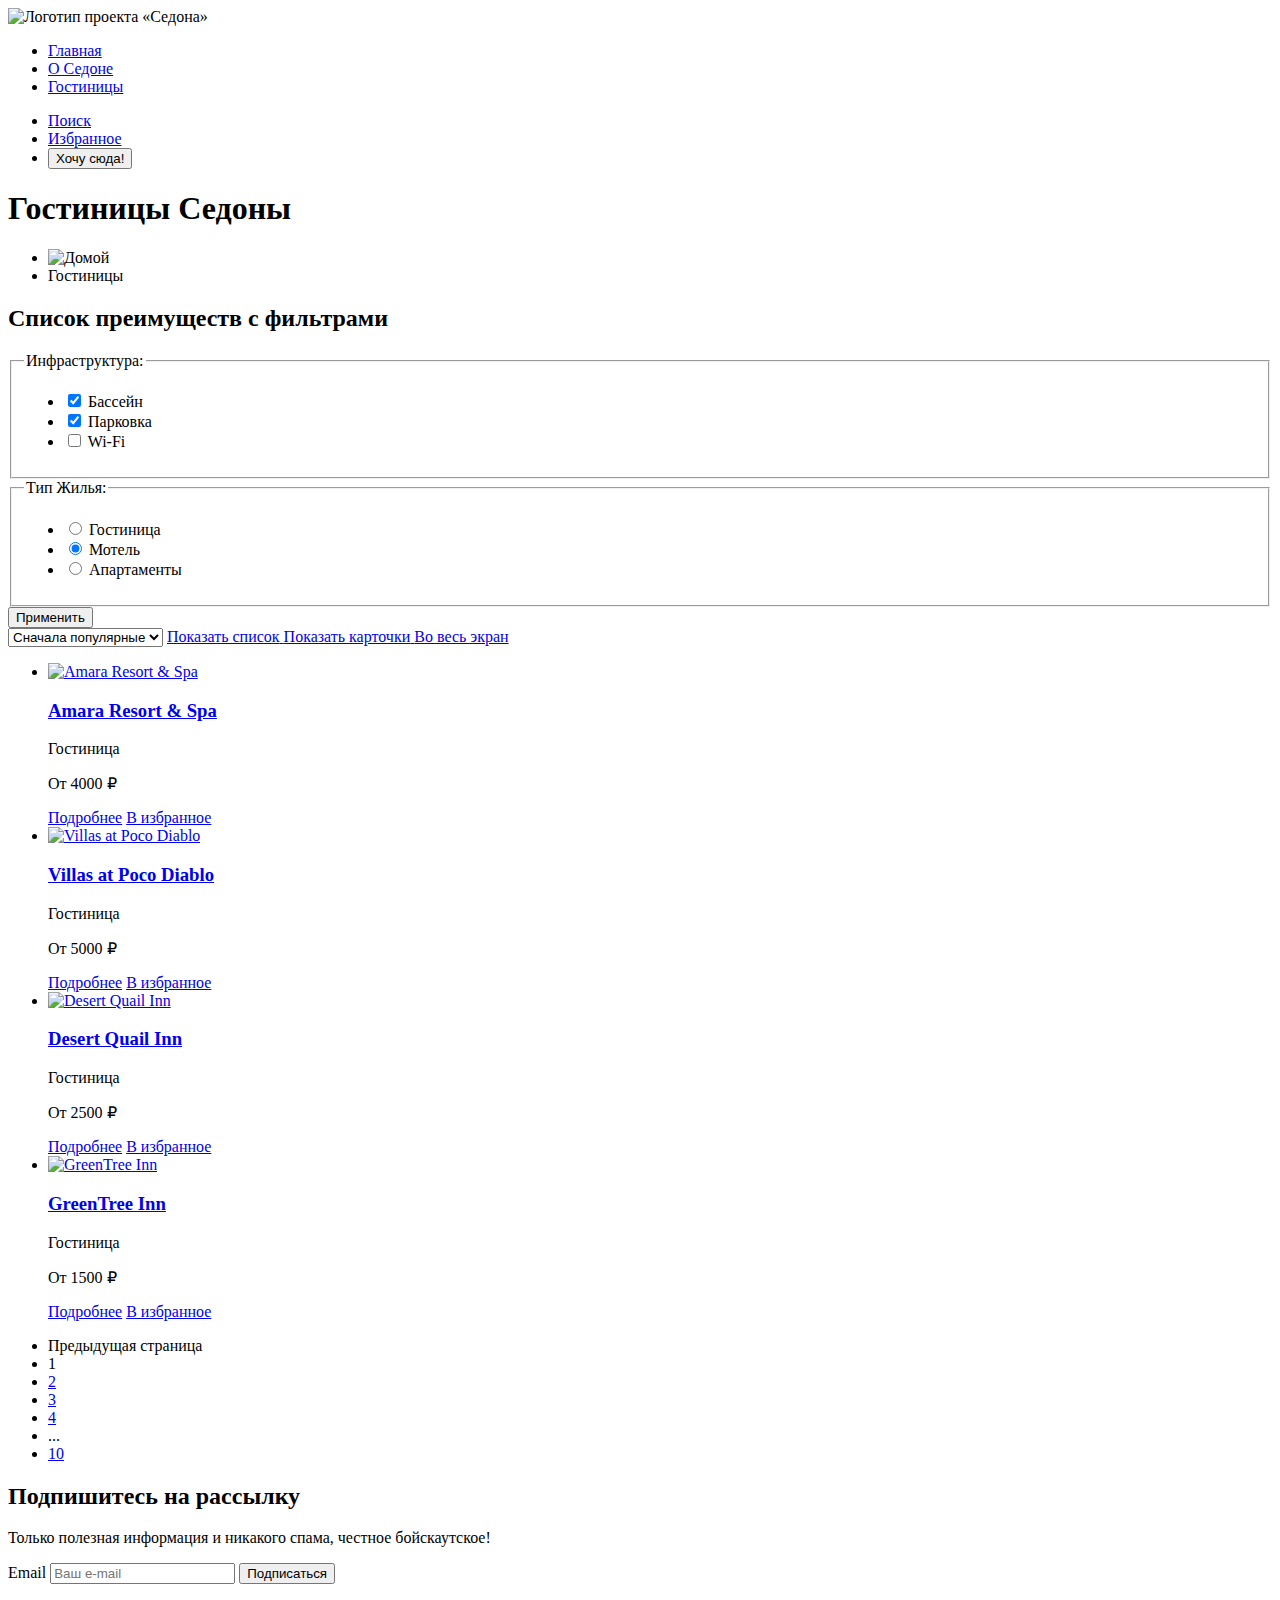
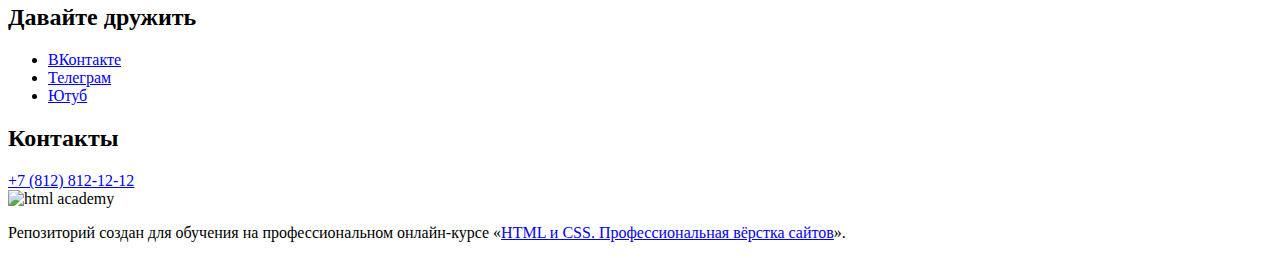
==== catalog.html @ 4730002e "исправление ошибок по дз №2" ====
<!DOCTYPE html>
<html lang="ru">
  <head>
    <meta charset="utf-8">
    <title>Каталог</title>
  </head>
  <body>
  <header class="page-header">
  <nav class="navigation">
  <img class="logo" src="index.html" alt="Логотип проекта «Седона»">
  <ul class="navigation-list">
  <li class="navigation-item">
  <a class="navigation-link" href="index.html">Главная</a>
  </li>
  <li class="navigation-item">
    <a class="navigation-link" href="#">О Седоне</a>
    </li>
    <li class="navigation-item">
      <a class="navigation-link" href="#">Гостиницы</a>
      </li>
</ul>
<ul class="navigation-list navigation-user">
  <li class="navigation-item">
  <a class="navigation-link" href="#">
  <span class="visually-hidden">
   Поиск
  </span>
  </a>
  </li>
  <li class="navigation-item">
    <a class="navigation-link" href="#">
    <span class="visually-hidden">
      Избранное
    </span>
    </a>
    </li>
    <li class="navigation-item">
    <button class="button">Хочу сюда!</button>
      </li>
</ul>
  </nav>
  </header>
    <main class="main-inner">
      <header class="inner-header">
        <h1 class="inner-header-title">Гостиницы Седоны</h1>
        <ul class="breadcrumbs">
          <li class="breadcrumbs-item">
            <a class="breadcrumbs-link"></a>
            <img class="icon" src="index.html" alt="Домой">
          </li>
          <li class="breadcrumbs-item">
            <a class="breadcrumbs-link">Гостиницы</a>
          </li>
        </ul>
        <section class="catalog-advantages">
            <h2 class="visually-hidden">Список преимуществ с фильтрами</h2>
            <form class="catalog-filter" action="https://echo.htmlacademy.ru/" method="get">
              <fieldset class="catalog-filter-group">
                <legend class="catalog-filter-title">Инфраструктура:</legend>
                <ul class="catalog-filter-list">
                  <li class="catalog-filter-item">
                    <label class="control">
                      <input class="control-input" type="checkbox" name="pool" checked>
                  Бассейн
                    </label>
                  </li>
                  <li class="catalog-filter-item">
                    <label class="control">
                      <input class="control-input" type="checkbox" name="parking" checked>
                  Парковка
                    </label>
                  </li>
                  <li class="catalog-filter-item">
                    <label class="control">
                      <input class="control-input" type="checkbox" name="wi-fi">
                  Wi-Fi
                    </label>
                  </li>
                </ul>
              </fieldset>
              <fieldset class="catalog-filter-group">
                <legend class="catalog-filter-title">Тип Жилья:</legend>
                <ul class="catalog-filter-list">
                  <li class="catalog-filter-item">
                    <label class="control">
                      <input class="control-input" type="radio" name="product-group" value="shaving-supplies">
                  Гостиница
                    </label>
                  </li>
                  <li class="catalog-filter-item">
                    <label class="control">
                      <input class="control-input" type="radio" name="product-group" value="care-products" checked>
                  Мотель
                    </label>
                  </li>
                  <li class="catalog-filter-item">
                    <label class="control">
                      <input class="control-input" type="radio" name="product-group" value="accessories">
                  Апартаменты
                    </label>
                  </li>
                </ul>
              </fieldset>
              <button class="button" type="submit">Применить</button>
            </form>
            <select class="select-control" aria-label="Сортировка">
                <option value="popular">Сначала популярные</option>
                <option value="cheap">Сначала дешёвые</option>
                <option value="expensive">Сначала дорогие</option>
              </select>
              <a href="#" class="button button-light">
                <span class="visually-hidden">Показать список</span>
              </a>
              <a class="button" href="#">
                <span class="visually-hidden">Показать карточки</span>
              </a>
              <a class="button" href="#">
                <span class="visually-hidden">Во весь экран</span>
              </a>
              <ul class="hotels-list">
                <li class="hotel-card">
                  <a class="hotel-card-link" href="product.html">
                    <img class="hotel-card-image" src="#" alt="Amara Resort & Spa">
                    <h3 class="hotel-card-title">Amara Resort & Spa</h3>
                  </a>
                  <p class="hotel-card-type">Гостиница</p>
                  <p class="hotel-card-price">От 4000 ₽</p>
                  <a class="hotel-card-button button" href="#">Подробнее</a>
                  <a class="hotel-card-button button" href="#">В избранное</a>
                </li>
                <li class="hotel-card">
                  <a class="hotel-card-link" href="#">
                    <img class="hotel-card-image" src="#" alt="Villas at Poco Diablo">
                    <h3 class="hotel-card-title">Villas at Poco Diablo</h3>
                </a>
                <p class="hotel-card-type">Гостиница</p>
                <p class="hotel-card-price">От 5000 ₽</p>
                <a class="hotel-card-button button" href="#">Подробнее</a>
                <a class="hotel-card-button button" href="#">В избранное</a>
                </li>
                <li class="hotel-card">
                  <a class="hotel-card-link" href="#">
                    <img class="hotel-card-image" src="#" alt="Desert Quail Inn">
                    <h3 class="hotel-card-title">Desert Quail Inn</h3>
                </a>
                <p class="hotel-card-type">Гостиница</p>
                <p class="hotel-card-price">От 2500 ₽</p>
                <a class="hotel-card-button button" href="#">Подробнее</a>
                <a class="hotel-card-button button" href="#">В избранное</a>
                </li>
                <li class="hotel-card">
                  <a class="hotel-card-link" href="#">
                    <img class="hotel-card-image" src="#" alt="GreenTree Inn">
                    <h3 class="hotel-card-title">GreenTree Inn</h3>
                </a>
                <p class="hotel-card-type">Гостиница</p>
                <p class="hotel-card-price">От 1500 ₽</p>
                <a class="hotel-card-button button" href="#">Подробнее</a>
                <a class="hotel-card-button button" href="#">В избранное</a>
                </li>
              </ul>
              <ul class="pagination">
                <li class="pagination-item">
                  <a class="pagination-link pagination-prev pagination-disabled">
                    <span class="visually-hidden">Предыдущая страница</span>
                  </a>
                </li>
                <li class="pagination-item">
                  <a class="pagination-link pagination-current">1</a>
                </li>
                <li class="pagination-item">
                  <a class="pagination-link" href="#">2</a>
                </li>
                <li class="pagination-item">
                  <a class="pagination-link" href="#">3</a>
                </li>
                <li class="pagination-item">
                  <a class="pagination-link" href="#">4</a>
                </li>
                <li class="pagination-item">
                  <a class="pagination-link">...</a>
                </li>
                <li class="pagination-item">
                    <a class="pagination-link" href="#">10</a>
                  </li>
              </ul>
            </section>
            <section class="newsletter">
              <h2 class="page-main-title">Подпишитесь на рассылку</h2>
              <p>Только полезная информация и никакого спама, честное бойскаутское!</p>
              <form class="newsletter-form" action="https://echo.htmlacademy.ru/" method="post">
                <label class="visually-hidden" for="newsletter-email">Email</label>
              <input class="field"  placeholder="Ваш e-mail" type="email" name="newsletter-email" id="newsletter-email" required>
              <button class="button newsletter-button" type="submit">
               <span>Подписаться</span>
               </button>
              </form>
             </section>
        </main>
  <footer>
    <section class="footer-social">
     <h2 class="visually-hidden">Давайте дружить</h2>
      <ul class="footer-social-list">
       <li class="footer-social-item">
        <a class="button" href="https://vk.com/htmlacademy">
       <span class="visually-hidden">ВКонтакте</span>
         </a>
         </li>
       <li class="footer-social-item">
       <a class="button" href=" https://t.me/htmlacademy">
       <span class="visually-hidden">Телеграм</span>
       </a>
       </li>
       <li class="footer-social-item">
      <a class="button" href="https://www.youtube.com/user/htmlacademyru">
       <span class="visually-hidden">Ютуб</span>
       </a>
       </li>
        </ul>
        </section>

     <section class="contacts">
     <h2 class="visually-hidden">Контакты</h2>
     <a class="footer-contacts-phone" href="tel:+78128121212">+7 (812) 812-12-12</a>
     </section>
     <img class="htmlacademy-link" src="https://htmlacademy.ru/" alt="html academy">

      <p>Репозиторий создан для обучения на профессиональном онлайн‑курсе «<a href="https://htmlacademy.ru/intensive/htmlcss">HTML и CSS. Профессиональная вёрстка сайтов</a>».</p>
    </footer>
    </body>
  </html>
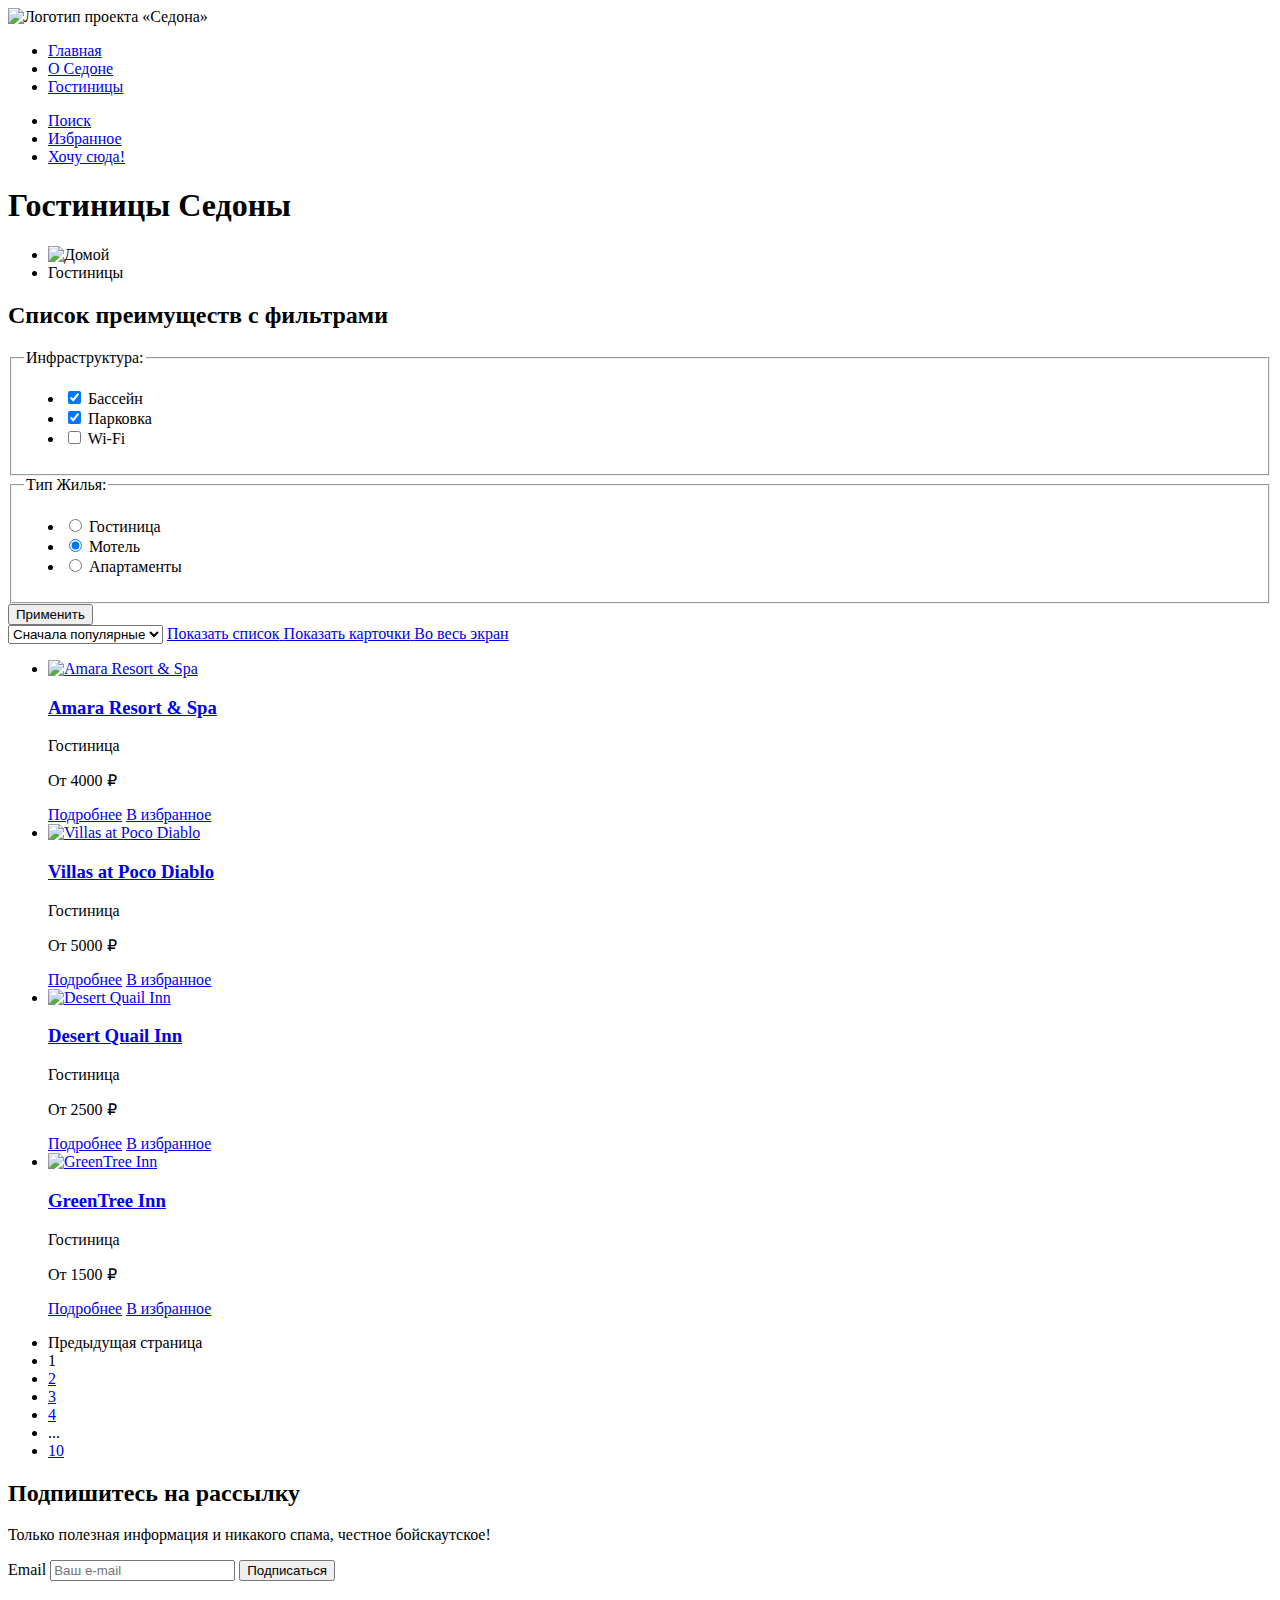
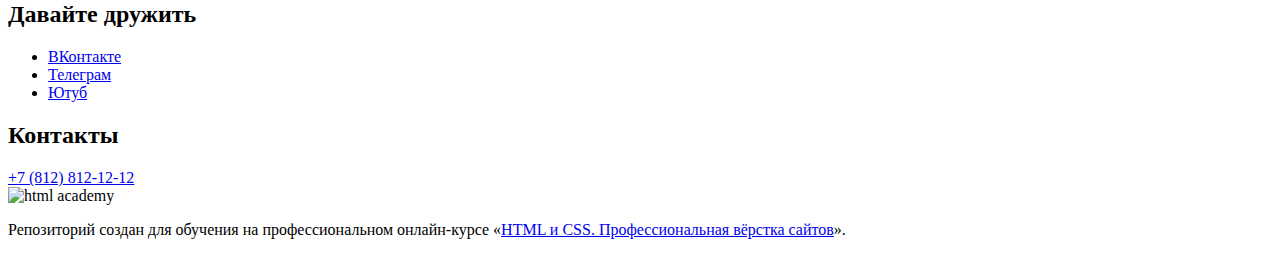
==== commit 8074009e: "изменение формы ссылки в шапке" ====
--- a/catalog.html
+++ b/catalog.html
@@ -35,7 +35,7 @@
     </a>
     </li>
     <li class="navigation-item">
-    <button class="button">Хочу сюда!</button>
+      <a class="navigation-link" href="#">Хочу сюда!</a>
       </li>
 </ul>
   </nav>
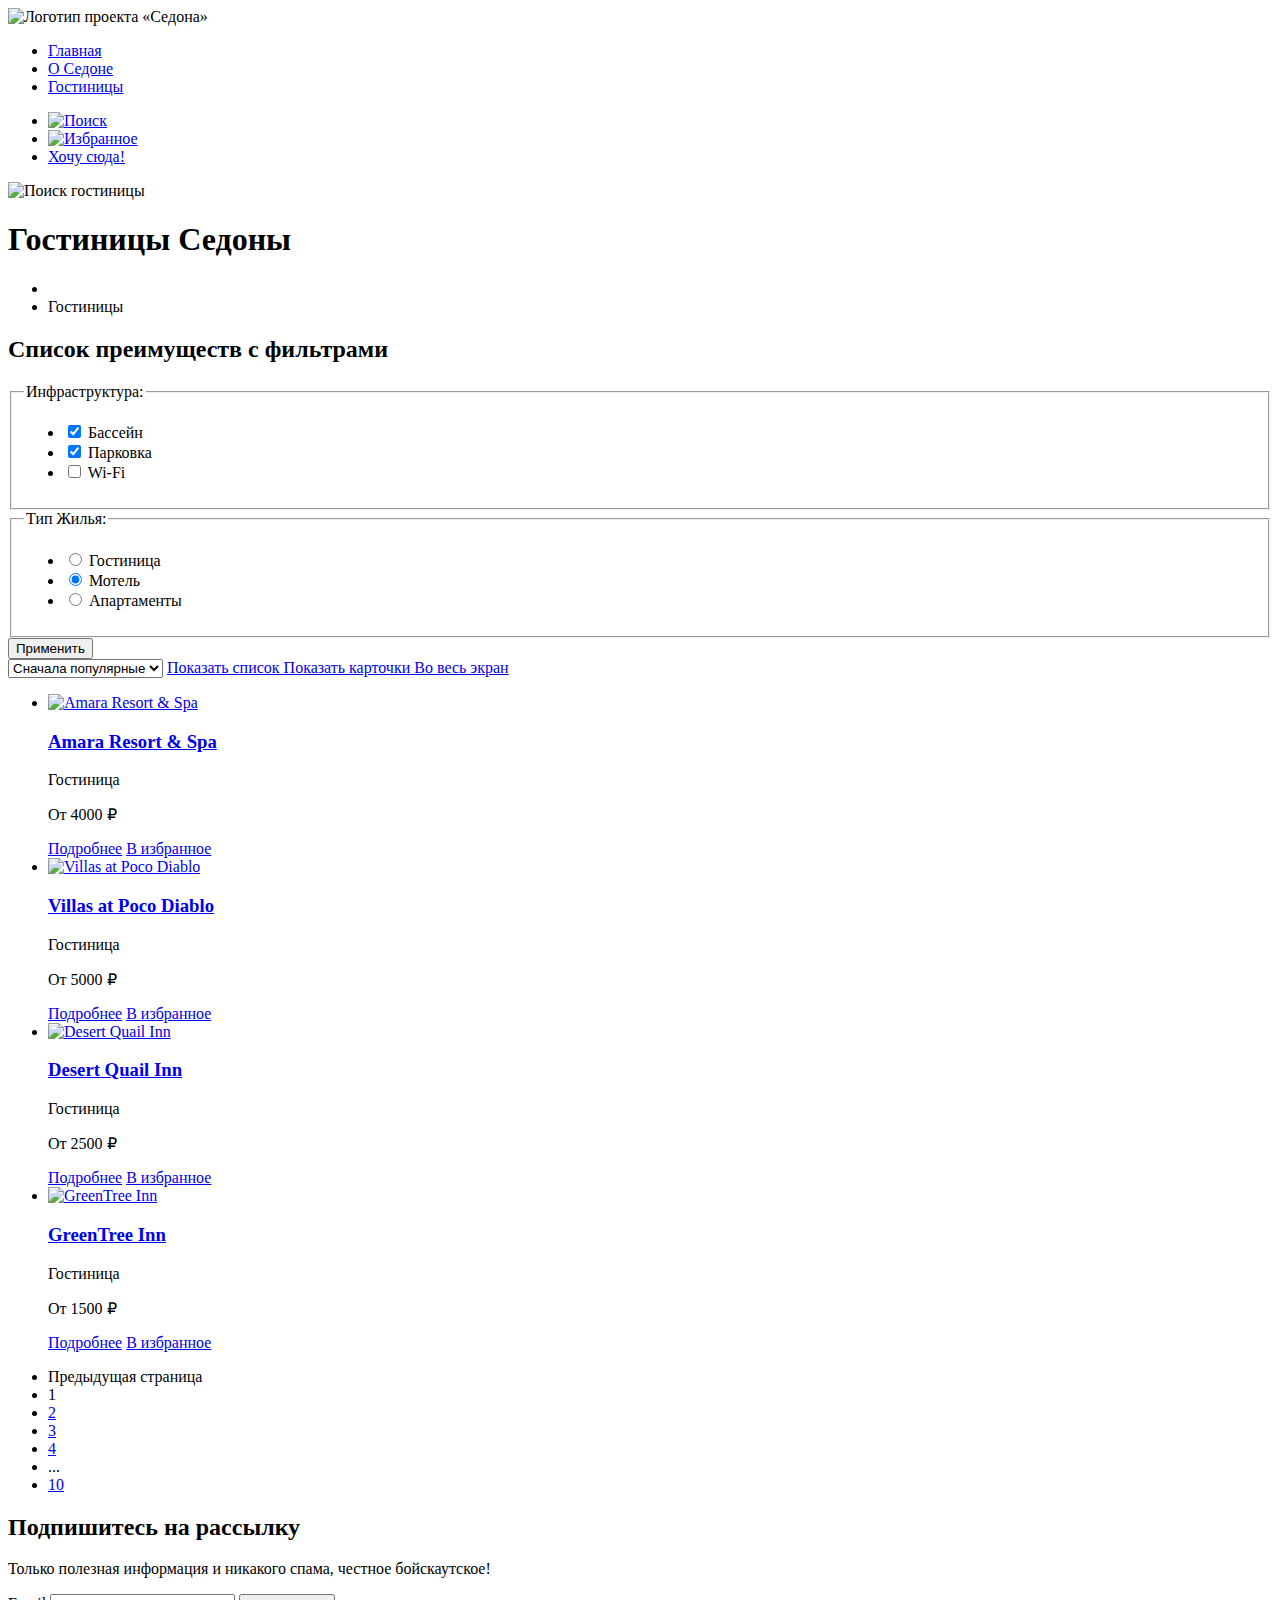
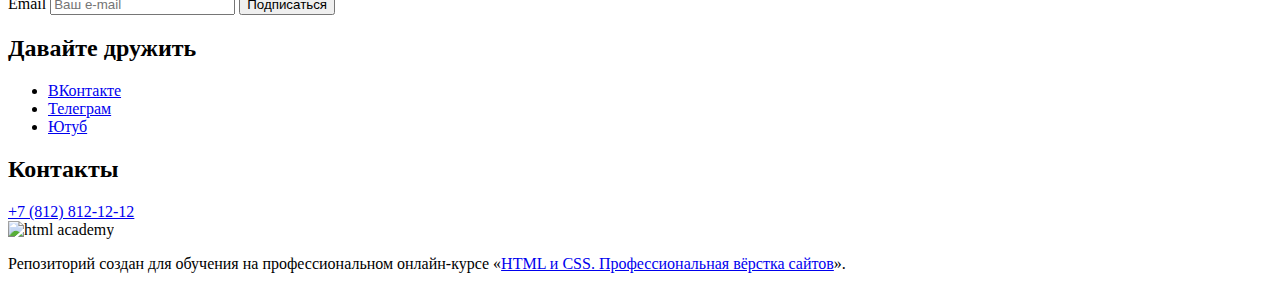
==== commit deb891e9: "добавление кнопки домой в каталоге" ====
--- a/catalog.html
+++ b/catalog.html
@@ -7,7 +7,7 @@
   <body>
   <header class="page-header">
   <nav class="navigation">
-  <img class="logo" src="index.html" alt="Логотип проекта «Седона»">
+    <span><img class="logo" src="images/icons (header)/logo.svg" width="140" height="70" alt="Логотип проекта «Седона»"></span>
   <ul class="navigation-list">
   <li class="navigation-item">
   <a class="navigation-link" href="index.html">Главная</a>
@@ -16,22 +16,18 @@
     <a class="navigation-link" href="#">О Седоне</a>
     </li>
     <li class="navigation-item">
-      <a class="navigation-link" href="#">Гостиницы</a>
+      <a class="navigation-link" href="catalog.html">Гостиницы</a>
       </li>
 </ul>
 <ul class="navigation-list navigation-user">
   <li class="navigation-item">
   <a class="navigation-link" href="#">
-  <span class="visually-hidden">
-   Поиск
-  </span>
+    <span><img class="search" src="images/icons (header)/search.svg" width="44" height="64" alt="Поиск"></span>
   </a>
   </li>
   <li class="navigation-item">
     <a class="navigation-link" href="#">
-    <span class="visually-hidden">
-      Избранное
-    </span>
+      <span><img class="favorite" src="images/icons (header)/favorite.svg" width="44" height="64" alt="Избранное"></span>
     </a>
     </li>
     <li class="navigation-item">
@@ -42,11 +38,12 @@
   </header>
     <main class="main-inner">
       <header class="inner-header">
+        <img class="filter" src="images/catalog/Filter.jpg" width="1200" height="476" alt="Поиск гостиницы">
         <h1 class="inner-header-title">Гостиницы Седоны</h1>
         <ul class="breadcrumbs">
           <li class="breadcrumbs-item">
             <a class="breadcrumbs-link"></a>
-            <img class="icon" src="index.html" alt="Домой">
+            <img class="icon" src="images/catalog/Vector.svg" width="12" height="12" alt="Домой">
           </li>
           <li class="breadcrumbs-item">
             <a class="breadcrumbs-link">Гостиницы</a>
@@ -119,8 +116,8 @@
               </a>
               <ul class="hotels-list">
                 <li class="hotel-card">
-                  <a class="hotel-card-link" href="product.html">
-                    <img class="hotel-card-image" src="#" alt="Amara Resort & Spa">
+                  <a class="hotel-card-link" href="#">
+                    <img class="hotel-card-image" src="images/catalog/hotel-1.jpg" width="300" height="212" alt="Amara Resort & Spa">
                     <h3 class="hotel-card-title">Amara Resort & Spa</h3>
                   </a>
                   <p class="hotel-card-type">Гостиница</p>
@@ -130,7 +127,7 @@
                 </li>
                 <li class="hotel-card">
                   <a class="hotel-card-link" href="#">
-                    <img class="hotel-card-image" src="#" alt="Villas at Poco Diablo">
+                    <img class="hotel-card-image" src="images/catalog/hotel-2.jpg" width="300" height="212" alt="Villas at Poco Diablo">
                     <h3 class="hotel-card-title">Villas at Poco Diablo</h3>
                 </a>
                 <p class="hotel-card-type">Гостиница</p>
@@ -140,7 +137,7 @@
                 </li>
                 <li class="hotel-card">
                   <a class="hotel-card-link" href="#">
-                    <img class="hotel-card-image" src="#" alt="Desert Quail Inn">
+                    <img class="hotel-card-image" src="images/catalog/hotel-3.jpg" width="300" height="212" alt="Desert Quail Inn">
                     <h3 class="hotel-card-title">Desert Quail Inn</h3>
                 </a>
                 <p class="hotel-card-type">Гостиница</p>
@@ -150,7 +147,7 @@
                 </li>
                 <li class="hotel-card">
                   <a class="hotel-card-link" href="#">
-                    <img class="hotel-card-image" src="#" alt="GreenTree Inn">
+                    <img class="hotel-card-image" src="images/catalog/hotel-4.jpg" width="300" height="212" alt="GreenTree Inn">
                     <h3 class="hotel-card-title">GreenTree Inn</h3>
                 </a>
                 <p class="hotel-card-type">Гостиница</p>
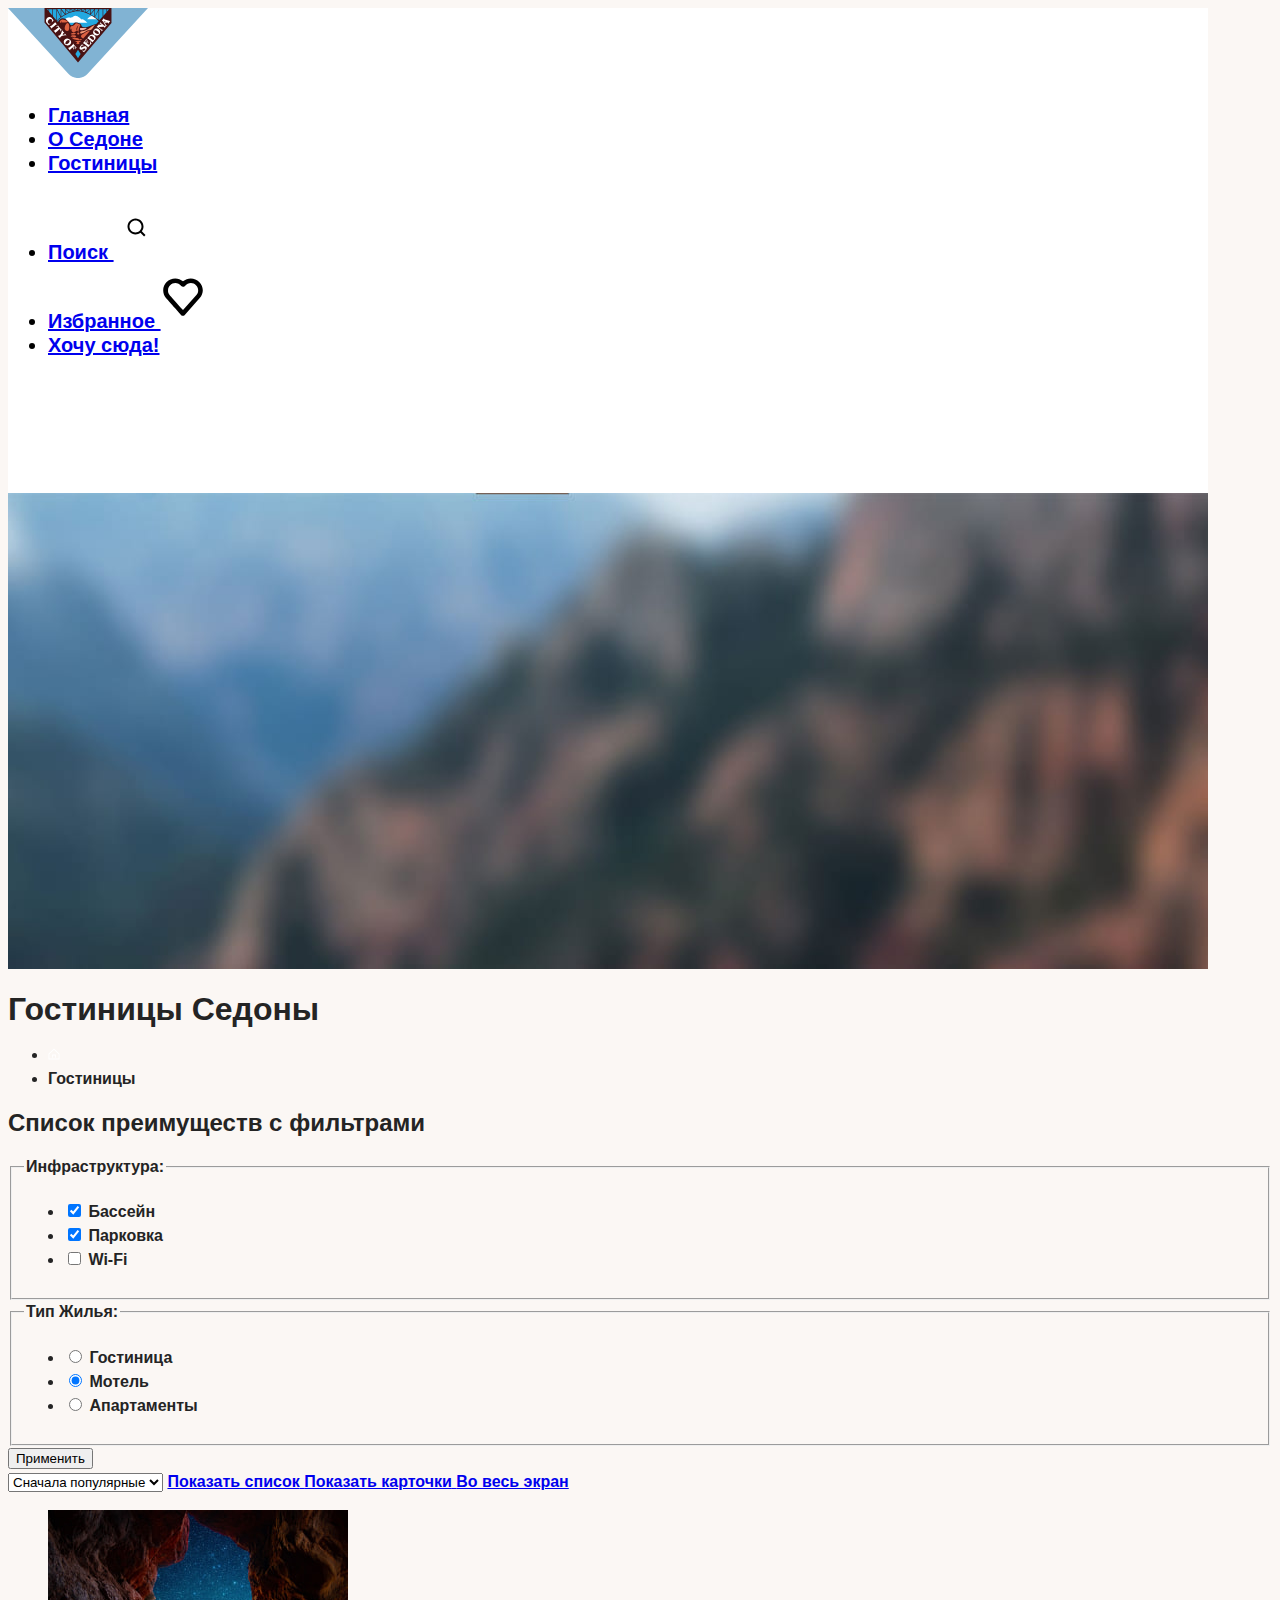
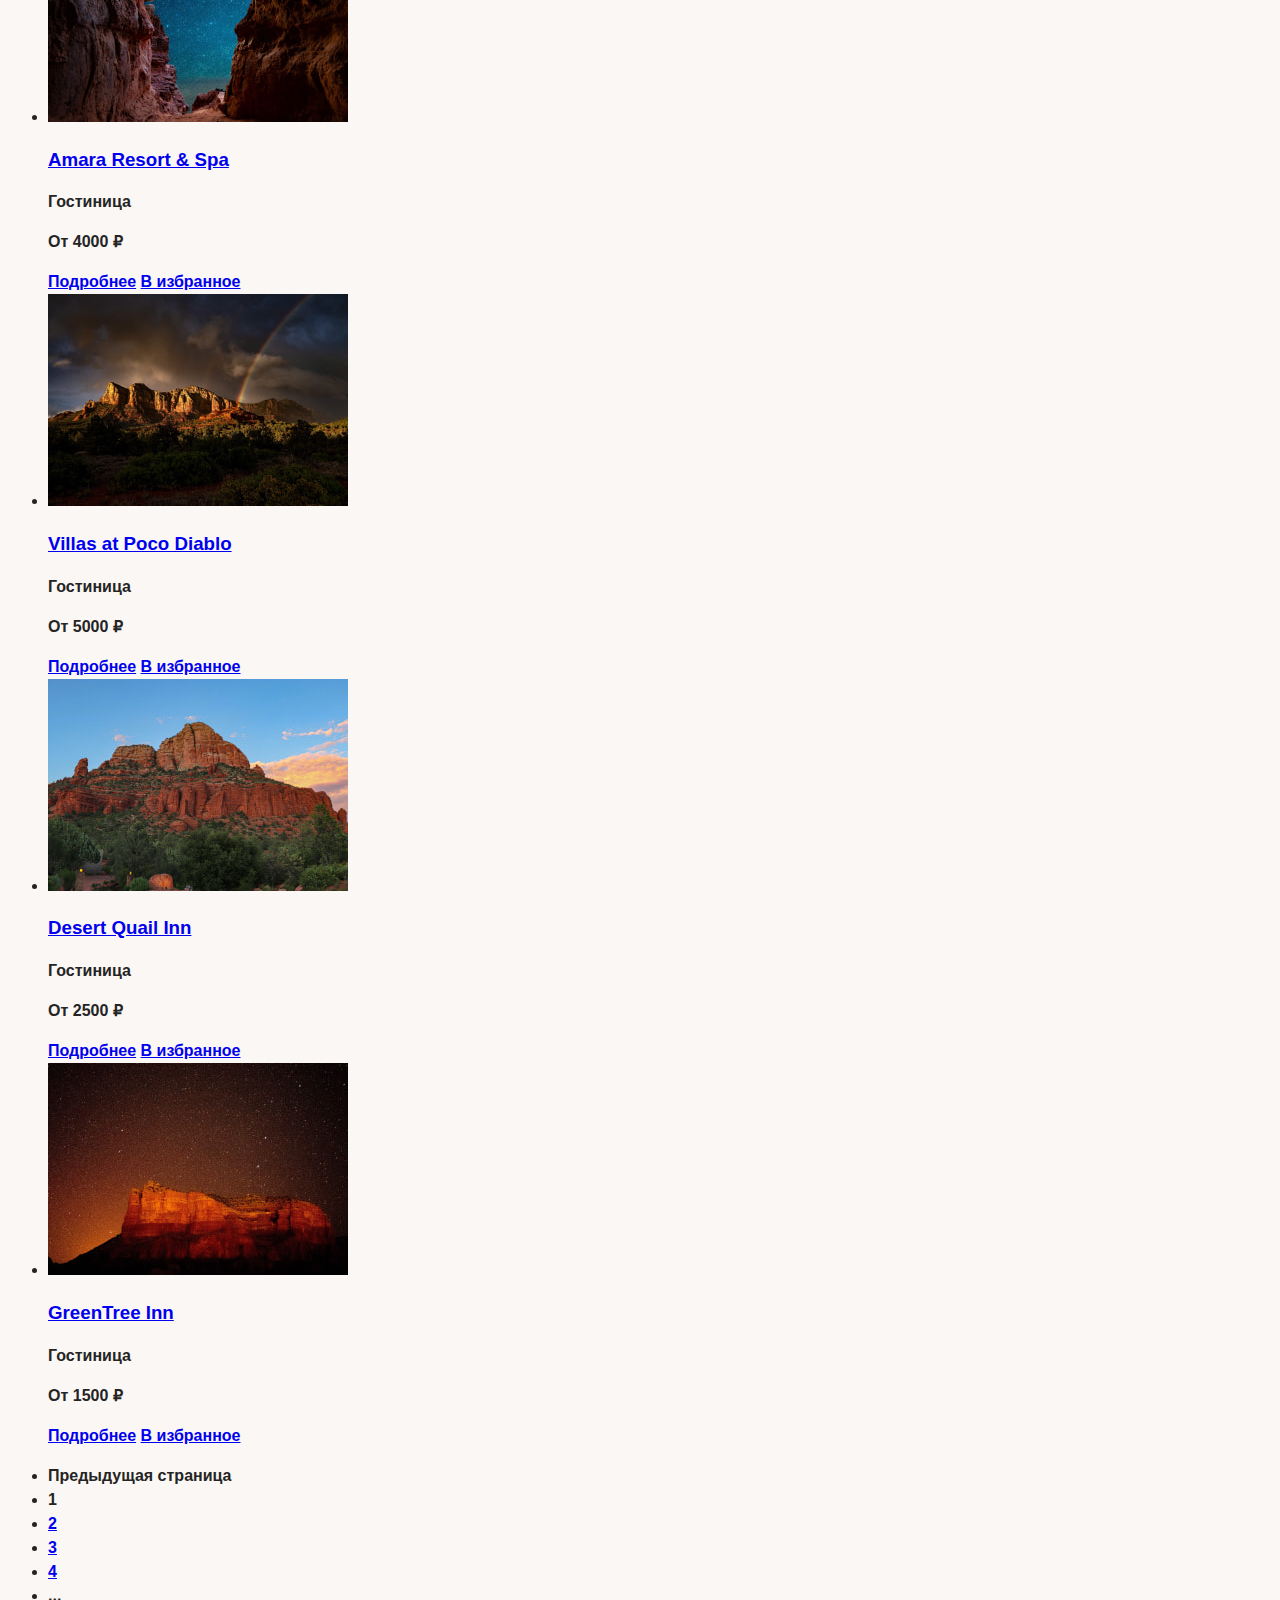
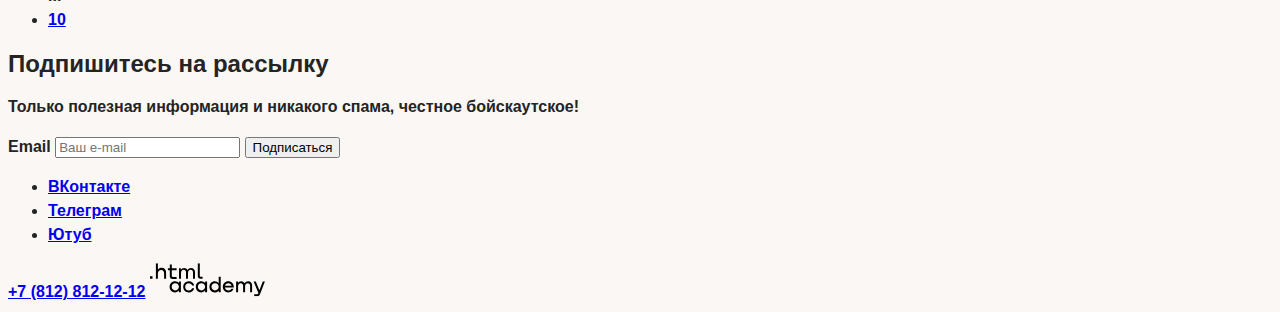
==== commit eb9c5359: "Merge pull request #3 from larameow/master" ====
--- a/catalog.html
+++ b/catalog.html
@@ -3,11 +3,12 @@
   <head>
     <meta charset="utf-8">
     <title>Каталог</title>
+    <link rel="stylesheet" href="styles/styles.css">
   </head>
   <body>
   <header class="page-header">
   <nav class="navigation">
-    <span><img class="logo" src="images/icons (header)/logo.svg" width="140" height="70" alt="Логотип проекта «Седона»"></span>
+    <a><img class="logo" src="images/icons-header/logo.svg" href="index.html" width="140" height="70" alt="Логотип проекта «Седона»"></a>
   <ul class="navigation-list">
   <li class="navigation-item">
   <a class="navigation-link" href="index.html">Главная</a>
@@ -21,13 +22,19 @@
 </ul>
 <ul class="navigation-list navigation-user">
   <li class="navigation-item">
-  <a class="navigation-link" href="#">
-    <span><img class="search" src="images/icons (header)/search.svg" width="44" height="64" alt="Поиск"></span>
-  </a>
+    <a class="navigation-link" href="#">
+      <span class="visually-hidden">
+        Поиск
+      </span>
+        <img class="search" src="images/icons-header/search.svg" width="44" height="64" alt="Поиск">
+    </a>
   </li>
   <li class="navigation-item">
     <a class="navigation-link" href="#">
-      <span><img class="favorite" src="images/icons (header)/favorite.svg" width="44" height="64" alt="Избранное"></span>
+      <span class="visually-hidden">
+        Избранное
+      </span>
+        <img class="favorite" src="images/icons-header/favorite.svg" width="44" height="64" alt="Избранное">
     </a>
     </li>
     <li class="navigation-item">
@@ -195,34 +202,28 @@
              </section>
         </main>
   <footer>
-    <section class="footer-social">
-     <h2 class="visually-hidden">Давайте дружить</h2>
-      <ul class="footer-social-list">
-       <li class="footer-social-item">
-        <a class="button" href="https://vk.com/htmlacademy">
-       <span class="visually-hidden">ВКонтакте</span>
+    <footer>
+      <ul class="footer-social">
+         <li class="footer-social-item">
+          <a class="button" href="https://vk.com/htmlacademy">
+         <span class="visually-hidden">ВКонтакте</span>
+           </a>
+           </li>
+         <li class="footer-social-item">
+         <a class="button" href=" https://t.me/htmlacademy">
+         <span class="visually-hidden">Телеграм</span>
          </a>
          </li>
-       <li class="footer-social-item">
-       <a class="button" href=" https://t.me/htmlacademy">
-       <span class="visually-hidden">Телеграм</span>
-       </a>
-       </li>
-       <li class="footer-social-item">
-      <a class="button" href="https://www.youtube.com/user/htmlacademyru">
-       <span class="visually-hidden">Ютуб</span>
-       </a>
-       </li>
-        </ul>
-        </section>
-
-     <section class="contacts">
-     <h2 class="visually-hidden">Контакты</h2>
-     <a class="footer-contacts-phone" href="tel:+78128121212">+7 (812) 812-12-12</a>
-     </section>
-     <img class="htmlacademy-link" src="https://htmlacademy.ru/" alt="html academy">
-
-      <p>Репозиторий создан для обучения на профессиональном онлайн‑курсе «<a href="https://htmlacademy.ru/intensive/htmlcss">HTML и CSS. Профессиональная вёрстка сайтов</a>».</p>
+         <li class="footer-social-item">
+        <a class="button" href="https://www.youtube.com/user/htmlacademyru">
+         <span class="visually-hidden">Ютуб</span>
+         </a>
+         </li>
+          </ul>
+       <a class="footer-contacts-phone" href="tel:+78128121212">+7 (812) 812-12-12</a>
+       <a class="htmlacademy-link" href="https://htmlacademy.ru/">
+        <img class="htmlacademy-logo" src="images/htmlacademy-logo.svg">
+      </a>
     </footer>
     </body>
   </html>
--- a/styles/styles.css
+++ b/styles/styles.css
@@ -0,0 +1,111 @@
+@font-face {
+  font-family: "PT Sans";
+  font-style: normal;
+  font-weight: 400;
+  src: url("../fonts/ptsans-400.woff2") format("woff2");
+  font-display: swap;
+}
+
+@font-face {
+  font-family: "PT Sans";
+  font-style: normal;
+  font-weight: 700;
+  src: url("../fonts/ptsans-700.woff2") format("woff2");
+  font-display: swap;
+}
+
+body {
+  font-family: "PT Sans", sans-serif;
+  font-size: 16px;
+  line-height: 24px;
+  font-weight: 700;
+  color: #242424;
+  background-color: #fbf7f4;
+
+  .page-header {
+    color: #000000;
+    background-color: #ffffff;
+    width: 1200px;
+    height: 485px;
+  }
+
+.inscription {
+  align-content: center;
+}
+
+  .navigation {
+font-family: "PT Sans", sans-serif;
+font-size: 20px;
+font-style: normal;
+font-weight: 700;
+line-height: 24px;
+color: #000000;
+background-color: #ffffff;
+  }
+  .main-index {
+    color: #000000;
+    background-color: #ffffff;
+    background-image: url("../images/background.jpg");
+    background-size: 1200 485 auto;
+    background-repeat: no-repeat;
+    text-align: center;
+
+
+ .advantage-title-sedona {
+font-size: 30px;
+color: #000000;
+font-style: normal;
+font-weight: 700;
+line-height: 36px;
+text-transform: uppercase;
+display: flex;
+width: 1200px;
+padding: 69px 0px;
+flex-direction: column;
+justify-content: center;
+align-items: center;
+gap: 25px;
+background: var(--basic-white, #FFF);
+  }
+
+.advantage-description-sedona {
+  font-size: 22px;
+  font-style: normal;
+  font-weight: 400;
+  line-height: 26px;
+  color: #242424;
+}
+.block1-item-content {
+background-color: #82B3D3;
+background-image: url("../images/advantages/Village.jpg");
+text-align:left;
+background-position: right center;
+}
+
+.block2-title {
+  font-size: 24px;
+  font-style: normal;
+  font-weight: 700;
+  line-height: 28px;
+  text-transform: uppercase;
+}
+block2-description {
+  font-family: PT Sans;
+  font-size: 18px;
+  font-style: normal;
+  font-weight: 400;
+  line-height: 21px;
+}
+.newsletter {
+  background-image: url("../images/Subscribe.jpg");
+  color: #F2F2F2;
+  background-color: #82B3D3;
+  width: 1200px;
+  height: 485px;
+  display: flex;
+padding: 96px 258px 104px 258px;
+flex-direction: column;
+justify-content: center;
+align-items: center;
+gap: 10px;
+}
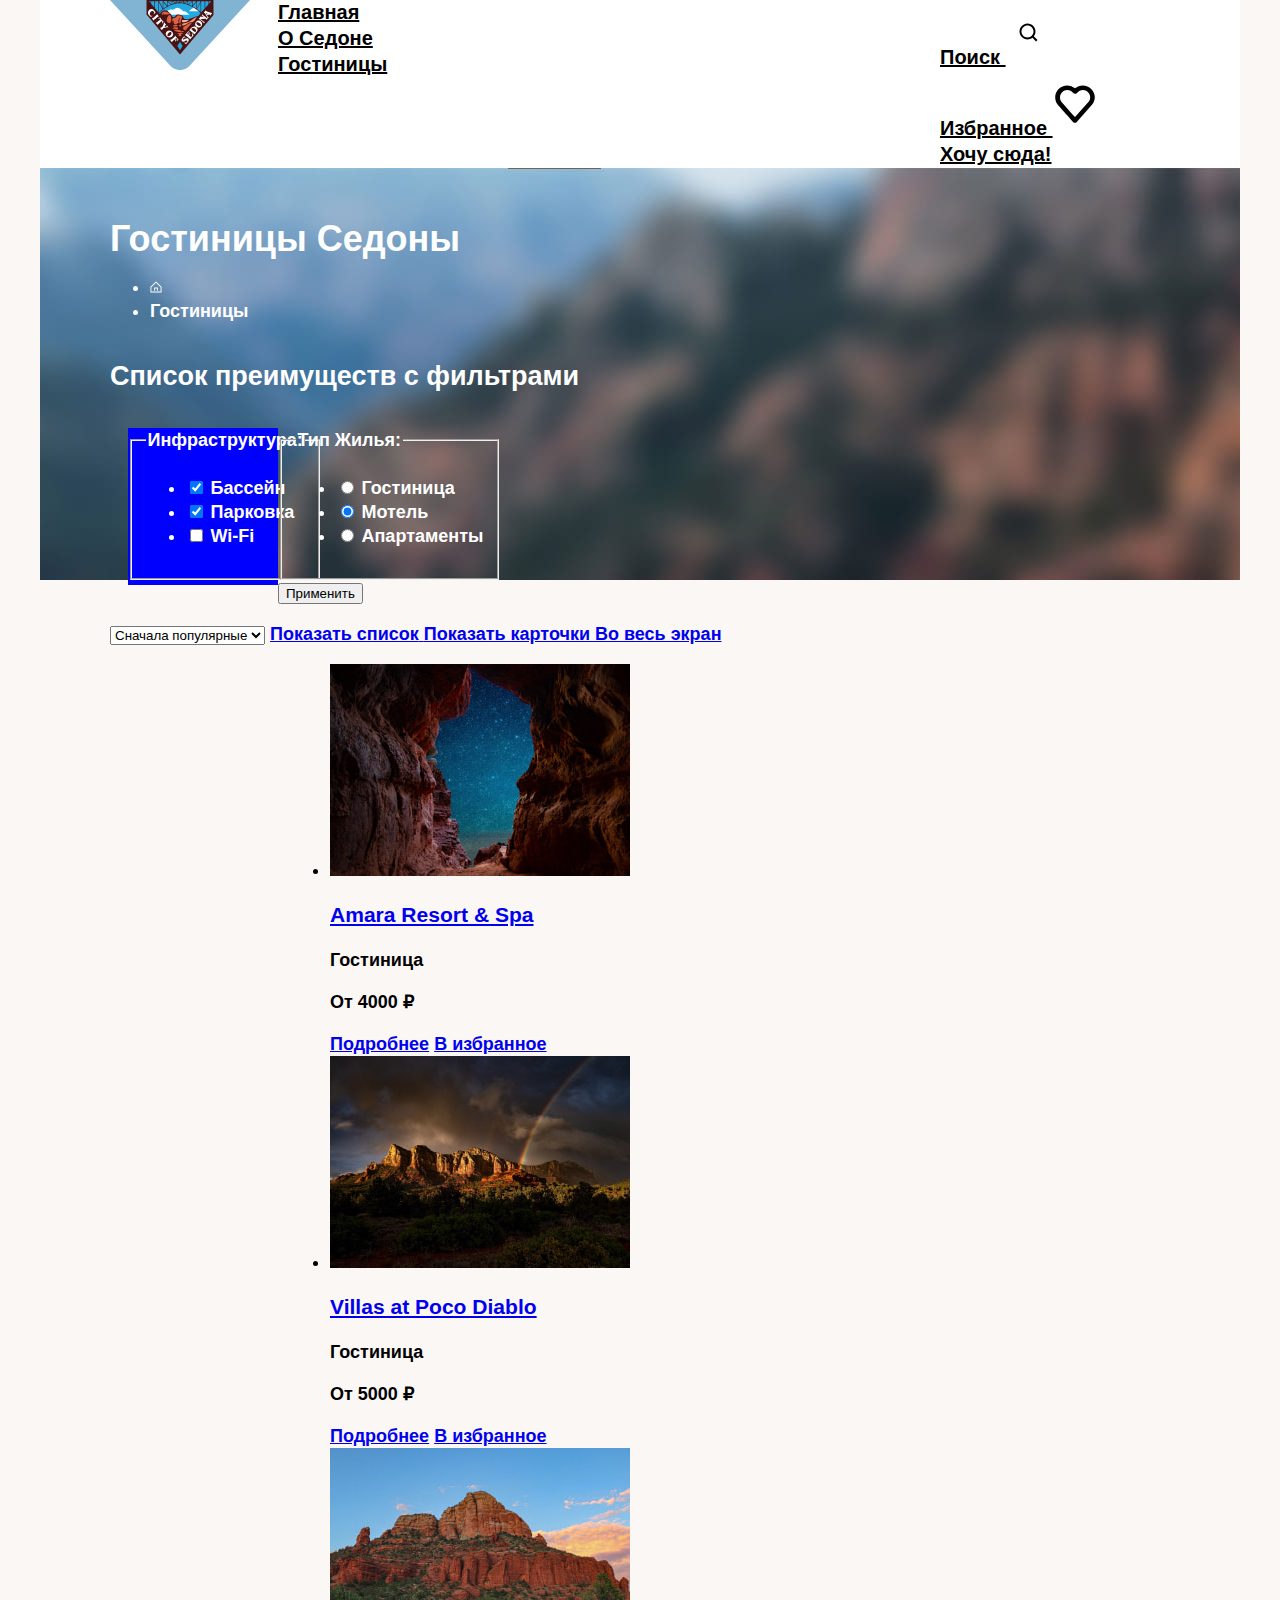
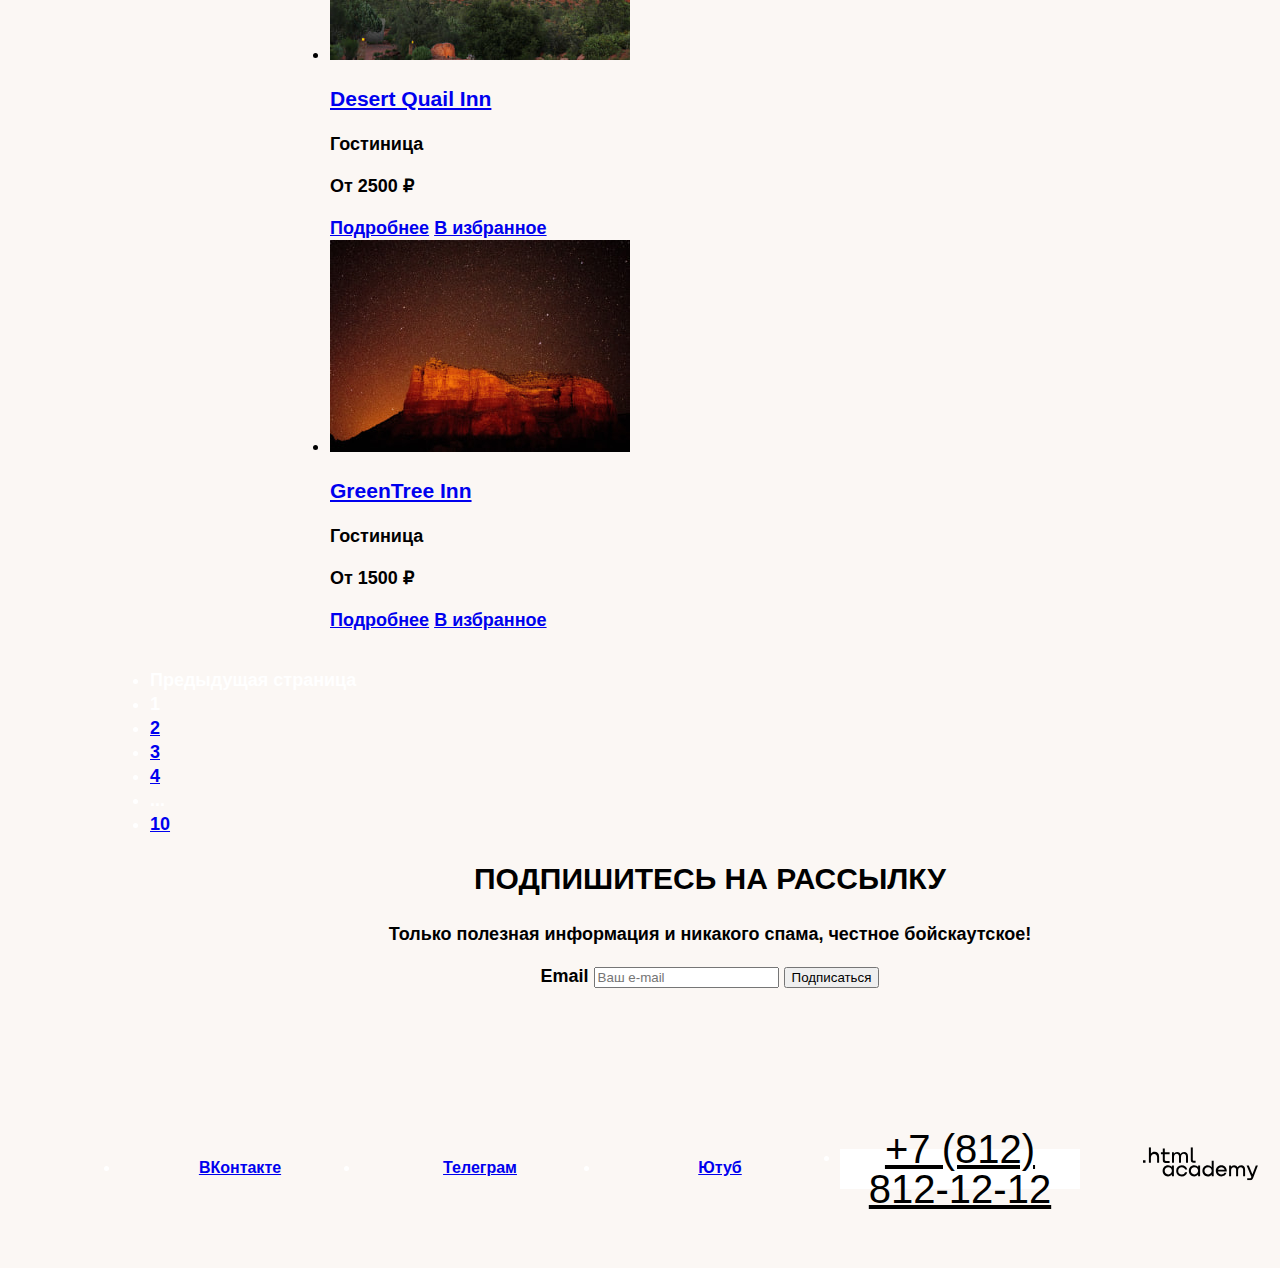
==== commit c42e689b: "дз #5" ====
--- a/catalog.html
+++ b/catalog.html
@@ -8,7 +8,7 @@
   <body>
   <header class="page-header">
   <nav class="navigation">
-    <a><img class="logo" src="images/icons-header/logo.svg" href="index.html" width="140" height="70" alt="Логотип проекта «Седона»"></a>
+    <a><img class="navigation-logo" src="images/icons-header/logo.svg" href="index.html" width="140" height="70" alt="Логотип проекта «Седона»"></a>
   <ul class="navigation-list">
   <li class="navigation-item">
   <a class="navigation-link" href="index.html">Главная</a>
@@ -44,8 +44,8 @@
   </nav>
   </header>
     <main class="main-inner">
+      <div class="filter-form">
       <header class="inner-header">
-        <img class="filter" src="images/catalog/Filter.jpg" width="1200" height="476" alt="Поиск гостиницы">
         <h1 class="inner-header-title">Гостиницы Седоны</h1>
         <ul class="breadcrumbs">
           <li class="breadcrumbs-item">
@@ -56,8 +56,10 @@
             <a class="breadcrumbs-link">Гостиницы</a>
           </li>
         </ul>
-        <section class="catalog-advantages">
-            <h2 class="visually-hidden">Список преимуществ с фильтрами</h2>
+      </header>
+        <h2 class="visually-hidden">Список преимуществ с фильтрами</h2>
+        <div class="catalog-container">
+          <div class="container-filter">
             <form class="catalog-filter" action="https://echo.htmlacademy.ru/" method="get">
               <fieldset class="catalog-filter-group">
                 <legend class="catalog-filter-title">Инфраструктура:</legend>
@@ -82,6 +84,8 @@
                   </li>
                 </ul>
               </fieldset>
+            </div>
+            <div class="container-filter">
               <fieldset class="catalog-filter-group">
                 <legend class="catalog-filter-title">Тип Жилья:</legend>
                 <ul class="catalog-filter-list">
@@ -105,8 +109,13 @@
                   </li>
                 </ul>
               </fieldset>
-              <button class="button" type="submit">Применить</button>
             </form>
+            <button class="button" type="submit">Применить</button>
+          </div>
+          </div>
+          <div class="catalog-right-column">
+            <div class="sorting-container">
+              <div class="select">
             <select class="select-control" aria-label="Сортировка">
                 <option value="popular">Сначала популярные</option>
                 <option value="cheap">Сначала дешёвые</option>
@@ -121,7 +130,10 @@
               <a class="button" href="#">
                 <span class="visually-hidden">Во весь экран</span>
               </a>
+              </div>
+              <div class ="catalog-hotel-card">
               <ul class="hotels-list">
+                <div class="hotel-card-item">
                 <li class="hotel-card">
                   <a class="hotel-card-link" href="#">
                     <img class="hotel-card-image" src="images/catalog/hotel-1.jpg" width="300" height="212" alt="Amara Resort & Spa">
@@ -132,6 +144,8 @@
                   <a class="hotel-card-button button" href="#">Подробнее</a>
                   <a class="hotel-card-button button" href="#">В избранное</a>
                 </li>
+              </div>
+              <div class="hotel-card-item">
                 <li class="hotel-card">
                   <a class="hotel-card-link" href="#">
                     <img class="hotel-card-image" src="images/catalog/hotel-2.jpg" width="300" height="212" alt="Villas at Poco Diablo">
@@ -142,6 +156,8 @@
                 <a class="hotel-card-button button" href="#">Подробнее</a>
                 <a class="hotel-card-button button" href="#">В избранное</a>
                 </li>
+              </div>
+              <div class="hotel-card-item">
                 <li class="hotel-card">
                   <a class="hotel-card-link" href="#">
                     <img class="hotel-card-image" src="images/catalog/hotel-3.jpg" width="300" height="212" alt="Desert Quail Inn">
@@ -152,6 +168,8 @@
                 <a class="hotel-card-button button" href="#">Подробнее</a>
                 <a class="hotel-card-button button" href="#">В избранное</a>
                 </li>
+              </div>
+              <div class="hotel-card-item">
                 <li class="hotel-card">
                   <a class="hotel-card-link" href="#">
                     <img class="hotel-card-image" src="images/catalog/hotel-4.jpg" width="300" height="212" alt="GreenTree Inn">
@@ -162,7 +180,9 @@
                 <a class="hotel-card-button button" href="#">Подробнее</a>
                 <a class="hotel-card-button button" href="#">В избранное</a>
                 </li>
+              </div>
               </ul>
+            </div>
               <ul class="pagination">
                 <li class="pagination-item">
                   <a class="pagination-link pagination-prev pagination-disabled">
@@ -189,7 +209,7 @@
                   </li>
               </ul>
             </section>
-            <section class="newsletter">
+            <section class="newsletter-catalog">
               <h2 class="page-main-title">Подпишитесь на рассылку</h2>
               <p>Только полезная информация и никакого спама, честное бойскаутское!</p>
               <form class="newsletter-form" action="https://echo.htmlacademy.ru/" method="post">
@@ -201,29 +221,39 @@
               </form>
              </section>
         </main>
-  <footer>
-    <footer>
-      <ul class="footer-social">
-         <li class="footer-social-item">
-          <a class="button" href="https://vk.com/htmlacademy">
-         <span class="visually-hidden">ВКонтакте</span>
-           </a>
-           </li>
-         <li class="footer-social-item">
-         <a class="button" href=" https://t.me/htmlacademy">
-         <span class="visually-hidden">Телеграм</span>
-         </a>
-         </li>
-         <li class="footer-social-item">
-        <a class="button" href="https://www.youtube.com/user/htmlacademyru">
-         <span class="visually-hidden">Ютуб</span>
-         </a>
-         </li>
+        <footer class="page-footer">
+          <div class="page-footer-container">
+            <ul class="footer-social-list">
+              <li class="footer-social-item">
+                <a class="button" href="https://vk.com/htmlacademy">
+                  <span class="visually-hidden">ВКонтакте</span>
+                </a>
+              </li>
+              <li class="footer-social-item">
+                <a class="button" href=" https://t.me/htmlacademy">
+                  <span class="visually-hidden">Телеграм</span>
+                </a>
+              </li>
+              <li class="footer-social-item">
+                <a class="button" href="https://www.youtube.com/user/htmlacademyru">
+                  <span class="visually-hidden">Ютуб</span>
+                </a>
+              </li>
+              <li class="footer-social-item">
+            <a class="footer-contacts-phone" href="tel:+78128121212"
+              >+7 (812) 812-12-12
+            </a>
+            <li class="footer-social-item">
+            <a class="htmlacademy-link" href="https://htmlacademy.ru/">
+              <img
+                class="htmlacademy-logo"
+                src="images/htmlacademy-logo.svg"
+                alt="htmlacademy Логотип"
+              />
+            </li>
+            </a>
           </ul>
-       <a class="footer-contacts-phone" href="tel:+78128121212">+7 (812) 812-12-12</a>
-       <a class="htmlacademy-link" href="https://htmlacademy.ru/">
-        <img class="htmlacademy-logo" src="images/htmlacademy-logo.svg">
-      </a>
-    </footer>
+          </div>
+        </footer>
     </body>
   </html>
--- a/styles/styles.css
+++ b/styles/styles.css
@@ -5,7 +5,6 @@
   src: url("../fonts/ptsans-400.woff2") format("woff2");
   font-display: swap;
 }
-
 @font-face {
   font-family: "PT Sans";
   font-style: normal;
@@ -13,99 +12,292 @@
   src: url("../fonts/ptsans-700.woff2") format("woff2");
   font-display: swap;
 }
-
+html {
+  height: 100%;
+}
 body {
+  width: 1200px;
+  margin: 0 auto;
+  display: flex;
+  flex-direction: column;
+  min-height: 100%;
   font-family: "PT Sans", sans-serif;
   font-size: 16px;
   line-height: 24px;
   font-weight: 700;
   color: #242424;
   background-color: #fbf7f4;
-
-  .page-header {
-    color: #000000;
-    background-color: #ffffff;
-    width: 1200px;
-    height: 485px;
-  }
-
+}
+.page-header {
+  color: #000000;
+  background-color: #ffffff;
+  width: 1200px;
+}
 .inscription {
   align-content: center;
 }
-
-  .navigation {
-font-family: "PT Sans", sans-serif;
-font-size: 20px;
-font-style: normal;
-font-weight: 700;
-line-height: 24px;
-color: #000000;
-background-color: #ffffff;
-  }
-  .main-index {
-    color: #000000;
-    background-color: #ffffff;
-    background-image: url("../images/background.jpg");
-    background-size: 1200 485 auto;
-    background-repeat: no-repeat;
-    text-align: center;
-
-
- .advantage-title-sedona {
-font-size: 30px;
-color: #000000;
-font-style: normal;
-font-weight: 700;
-line-height: 36px;
-text-transform: uppercase;
-display: flex;
-width: 1200px;
-padding: 69px 0px;
-flex-direction: column;
-justify-content: center;
-align-items: center;
-gap: 25px;
-background: var(--basic-white, #FFF);
-  }
-
-.advantage-description-sedona {
+.navigation {
+  display: flex;
+  width: 1200px;
+  margin: 0 auto;
+}
+.navigation-logo {
+  width: 140px;
+  margin-right: 28px;
+  margin-left: 70px;
+}
+.navigation-list {
+  width: 380px;
+  margin: 0;
+  padding: 0;
+  list-style-type: none;
+}
+.navigation-link {
+  font-family: "PT Sans", sans-serif;
+  font-size: 20px;
+  font-style: normal;
+  font-weight: 700;
+  text-align: center;
+  line-height: 24px;
+  color: #000000;
+  background-color: #ffffff;
+}
+.navigation-user {
+  max-width: 300px;
+  margin-left: auto;
+}
+.navigation-link-search {
+  width: 20px;
+  height: 20px;
+  display: flex;
+  padding: 22px 12px;
+  justify-content: center;
+  align-items: center;
+}
+.navigation-link-favorite {
+  width: 20px;
+  height: 20px;
+  display: flex;
+  padding: 22px 12px;
+  justify-content: center;
+  align-items: center;
+}
+.page-container {
+  width: 1200px;
+}
+.main-container {
+  flex-grow: 1;
+  list-style-type: none;
+}
+.main-index {
+  color: #000000;
+  text-align: center;
+}
+.banner {
+  display: block;
+  margin: 0 auto;
+  background-image: url("../images/background.jpg");
+  background-color: #ffffff;
+  background-size: 1200px 485px;
+  background-repeat: no-repeat;
+}
+.advantages-item {
+  display: flex;
+}
+.advantages-list {
+  list-style-type: none;
+  text-align: center;
+  color: #000000;
+  margin: 0;
+  padding: 0;
+  display: flex;
+  flex-wrap: wrap;
+}
+.advantage-title-white {
+  font-size: 30px;
+  color: #000000;
+  font-style: normal;
+  font-weight: 700;
+  line-height: 36px;
+  text-transform: uppercase;
+  display: flex;
+  padding: 69px;
+  flex-direction: column;
+  justify-content: center;
+  align-items: center;
+  gap: 25px;
+  text-align: center;
+  width: 1200px;
+}
+.advantage-description-white {
   font-size: 22px;
   font-style: normal;
   font-weight: 400;
   line-height: 26px;
-  color: #242424;
-}
-.block1-item-content {
-background-color: #82B3D3;
-background-image: url("../images/advantages/Village.jpg");
-text-align:left;
-background-position: right center;
-}
-
-.block2-title {
+  color: #333;
+  padding: 30px;
+  width: 1200px;
+}
+.advantage-item-content {
+  background: #82b3d3;
+  display: flex;
+  width: 400px;
+  height: 385px;
+  padding: 103px 85px;
+  flex-direction: column;
+  justify-content: center;
+  gap: 10px;
+  box-sizing: border-box;
+}
+.advantage-image-village {
+  background-image: url("../images/advantages/Village.jpg");
+  background-color: #82b3d3;
+  color: #ffffff;
+}
+.blue-block {
+  display: flex;
+}
+.advantage-item-content-blue {
+  background: var(--background-second-1, rgba(131, 179, 211, 0.12));
+  width: 400px;
+  height: 385px;
+  padding: 103px 85px;
+  flex-direction: column;
+  justify-content: center;
+  align-items: center;
+  gap: 10px;
+  flex-shrink: 0;
+  align-content: center;
+  box-sizing: border-box;
+  margin: 0;
+}
+.advantage-title-blue {
   font-size: 24px;
   font-style: normal;
   font-weight: 700;
   line-height: 28px;
   text-transform: uppercase;
-}
-block2-description {
-  font-family: PT Sans;
+  align-content: center;
+}
+.advantage-description-blue {
   font-size: 18px;
   font-style: normal;
   font-weight: 400;
+  color: #333;
   line-height: 21px;
+  align-content: center;
+}
+.advantage-image-devils-bridge {
+  background-image: url("../images/devil's-bridge.jpg");
+  background-color: #82b3d3;
+  color: #ffffff;
+}
+.appointment {
+  width: 1200px;
 }
 .newsletter {
   background-image: url("../images/Subscribe.jpg");
-  color: #F2F2F2;
-  background-color: #82B3D3;
-  width: 1200px;
-  height: 485px;
-  display: flex;
-padding: 96px 258px 104px 258px;
-flex-direction: column;
-justify-content: center;
-align-items: center;
-gap: 10px;
-}
+  color: #f2f2f2;
+  display: flex;
+  padding: 96px 258px 104px 258px;
+  flex-direction: column;
+  justify-content: center;
+  align-items: center;
+  gap: 10px;
+  background-repeat: no-repeat;
+}
+.page-footer.container {
+  display: flex;
+  width: 1200px;
+  margin: 0 auto;
+}
+.footer-social-list {
+  display: flex;
+  justify-content: space-between;
+  margin: 10px;
+  padding: 0;
+  text-align: center;
+  color: #ffffff;
+  width: 1200px;
+  height: 120px;
+  padding: 40px 70px 30px 70px;
+  justify-content: center;
+  align-items: center;
+}
+.footer-social-item {
+  width: 277px;
+}
+.footer-contacts-phone {
+  font-size: 40px;
+  font-style: normal;
+  font-weight: 400;
+  line-height: 40px;
+  color: #000000;
+  background-color: #ffffff;
+  text-transform: uppercase;
+  display: flex;
+  height: 40px;
+  justify-content: center;
+  align-items: center;
+  flex-shrink: 0;
+}
+.filter-form {
+  background-image: url(../images/catalog/Filter.jpg);
+  background-repeat: no-repeat;
+  font-size: 18px;
+  color: #ffffff;
+  display: flex;
+  width: 1200px;
+  padding: 35px 70px 70px 70px;
+  flex-direction: column;
+  align-items: flex-start;
+}
+.catalog-container {
+  display: flex;
+  justify-content: space-between;
+  flex-wrap: wrap;
+  padding: 1em;
+  box-sizing: border-box;
+}
+.catalog-right-column {
+  width: 700px;
+}
+.catalog-filter {
+  width: 5em;
+  height: 2em;
+  background-color: blue;
+  width: 150px;
+  height: 157px;
+}
+.catalog-hotel-card {
+  display: flex;
+  justify-content: space-between;
+  color: #000000;
+  flex-direction: column;
+  justify-content: center;
+  align-items: center;
+  gap: 10px;
+  flex-shrink: 0;
+  align-content: center;
+  box-sizing: border-box;
+}
+.newsletter-catalog {
+  width: 1200px;
+  background-image: none;
+  color: #000000;
+  text-align: center;
+}
+.page-main-title {
+  font-size: 30px;
+  font-style: normal;
+  font-weight: 700;
+  line-height: 36px;
+  text-transform: uppercase;
+}
+.newsletter-catalog.p {
+  font-family: PT Sans;
+  font-size: 22px;
+  font-style: normal;
+  font-weight: 400;
+  line-height: 26px;
+}
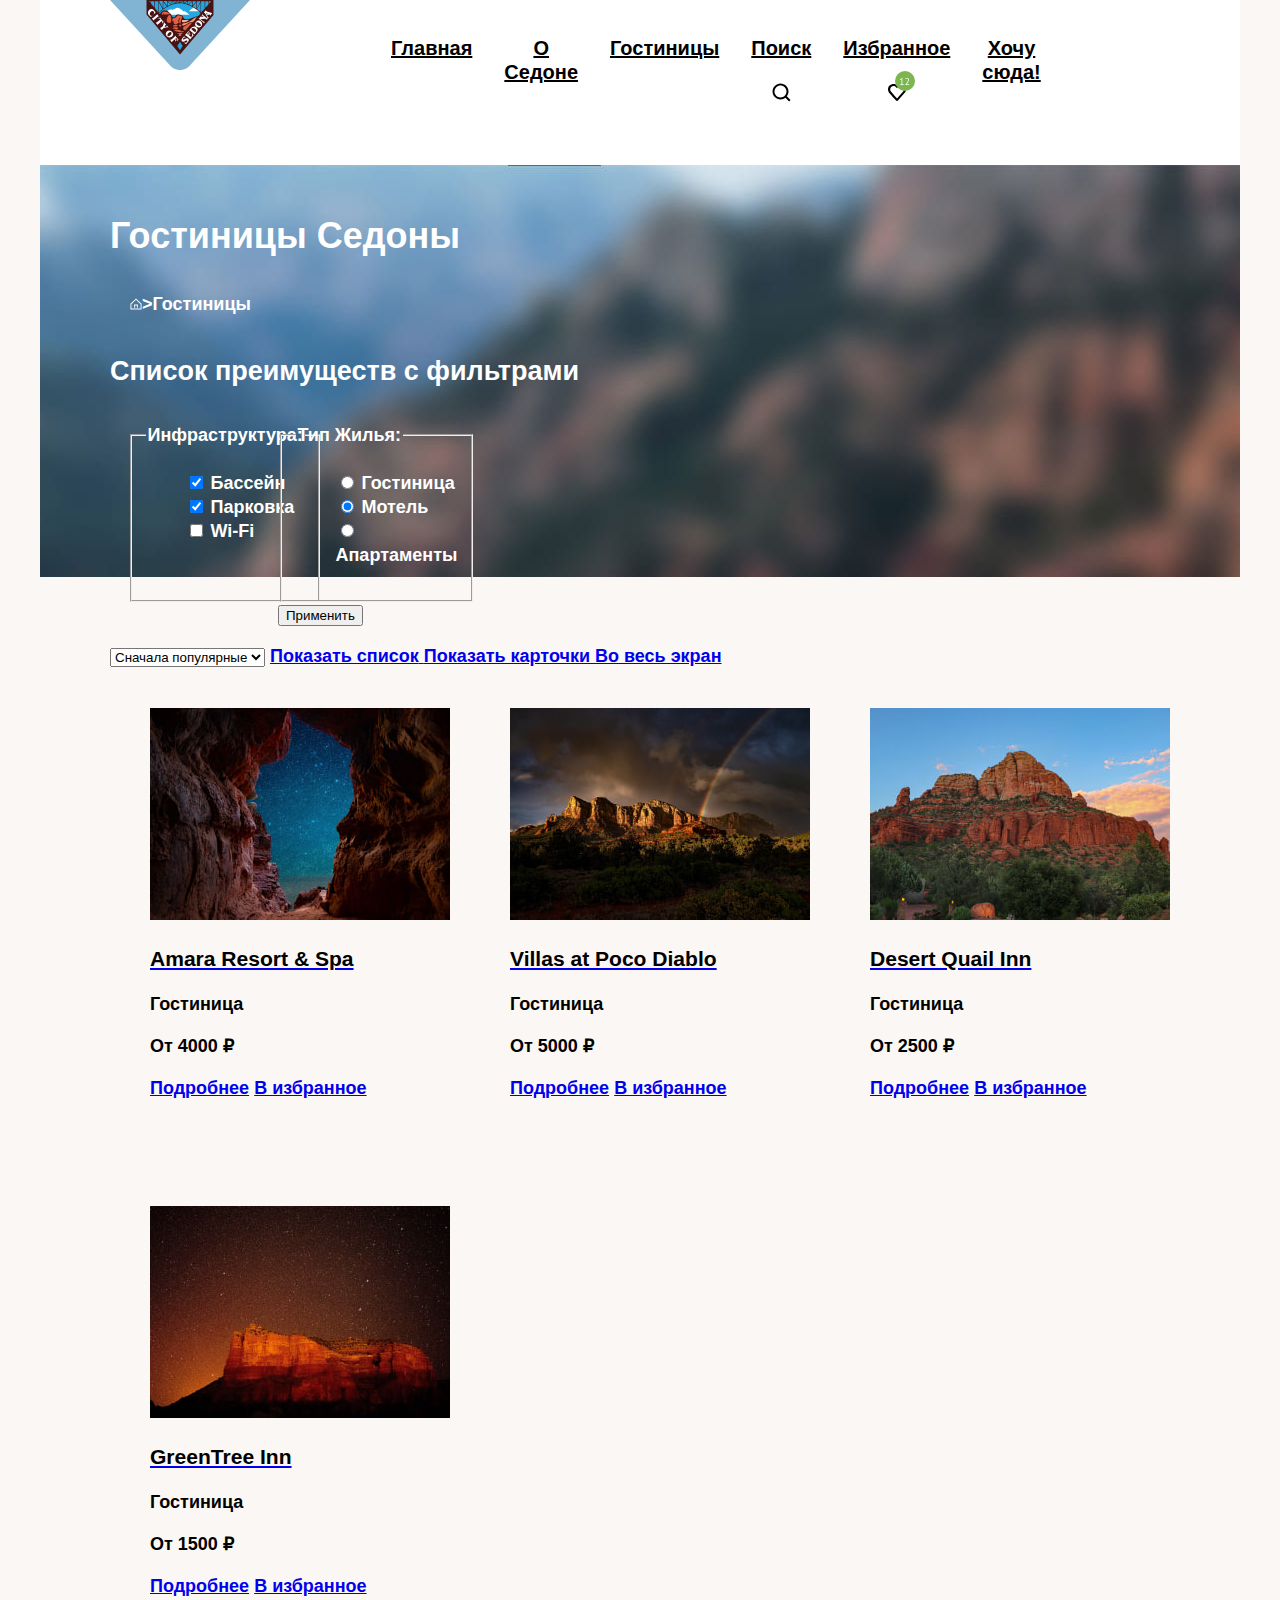
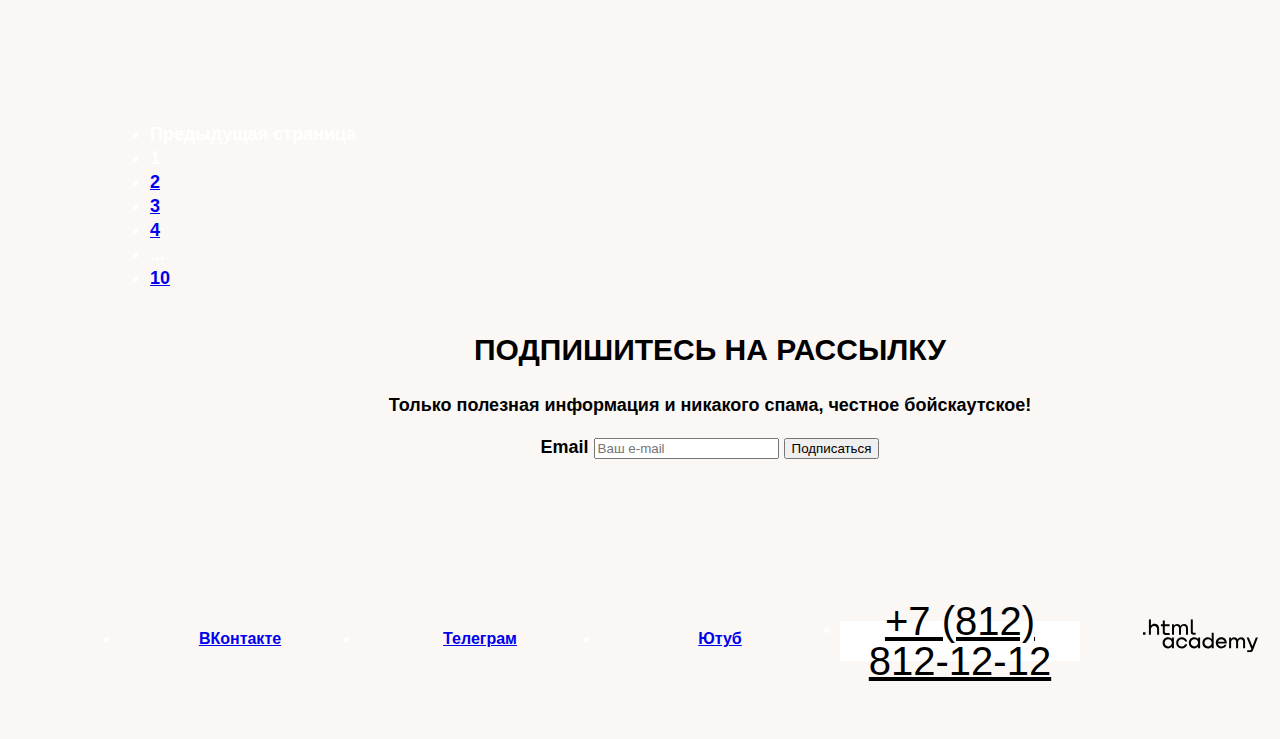
==== commit 0b9c0b76: "дз №5" ====
--- a/catalog.html
+++ b/catalog.html
@@ -19,8 +19,7 @@
     <li class="navigation-item">
       <a class="navigation-link" href="catalog.html">Гостиницы</a>
       </li>
-</ul>
-<ul class="navigation-list navigation-user">
+
   <li class="navigation-item">
     <a class="navigation-link" href="#">
       <span class="visually-hidden">
@@ -53,6 +52,9 @@
             <img class="icon" src="images/catalog/Vector.svg" width="12" height="12" alt="Домой">
           </li>
           <li class="breadcrumbs-item">
+            <a class="breadcrumbs-link">&#62;</a>
+          </li>
+          <li class="breadcrumbs-item">
             <a class="breadcrumbs-link">Гостиницы</a>
           </li>
         </ul>
@@ -113,8 +115,6 @@
             <button class="button" type="submit">Применить</button>
           </div>
           </div>
-          <div class="catalog-right-column">
-            <div class="sorting-container">
               <div class="select">
             <select class="select-control" aria-label="Сортировка">
                 <option value="popular">Сначала популярные</option>
@@ -131,9 +131,7 @@
                 <span class="visually-hidden">Во весь экран</span>
               </a>
               </div>
-              <div class ="catalog-hotel-card">
               <ul class="hotels-list">
-                <div class="hotel-card-item">
                 <li class="hotel-card">
                   <a class="hotel-card-link" href="#">
                     <img class="hotel-card-image" src="images/catalog/hotel-1.jpg" width="300" height="212" alt="Amara Resort & Spa">
@@ -144,8 +142,6 @@
                   <a class="hotel-card-button button" href="#">Подробнее</a>
                   <a class="hotel-card-button button" href="#">В избранное</a>
                 </li>
-              </div>
-              <div class="hotel-card-item">
                 <li class="hotel-card">
                   <a class="hotel-card-link" href="#">
                     <img class="hotel-card-image" src="images/catalog/hotel-2.jpg" width="300" height="212" alt="Villas at Poco Diablo">
@@ -156,8 +152,6 @@
                 <a class="hotel-card-button button" href="#">Подробнее</a>
                 <a class="hotel-card-button button" href="#">В избранное</a>
                 </li>
-              </div>
-              <div class="hotel-card-item">
                 <li class="hotel-card">
                   <a class="hotel-card-link" href="#">
                     <img class="hotel-card-image" src="images/catalog/hotel-3.jpg" width="300" height="212" alt="Desert Quail Inn">
@@ -168,8 +162,6 @@
                 <a class="hotel-card-button button" href="#">Подробнее</a>
                 <a class="hotel-card-button button" href="#">В избранное</a>
                 </li>
-              </div>
-              <div class="hotel-card-item">
                 <li class="hotel-card">
                   <a class="hotel-card-link" href="#">
                     <img class="hotel-card-image" src="images/catalog/hotel-4.jpg" width="300" height="212" alt="GreenTree Inn">
@@ -180,9 +172,7 @@
                 <a class="hotel-card-button button" href="#">Подробнее</a>
                 <a class="hotel-card-button button" href="#">В избранное</a>
                 </li>
-              </div>
               </ul>
-            </div>
               <ul class="pagination">
                 <li class="pagination-item">
                   <a class="pagination-link pagination-prev pagination-disabled">
--- a/styles/styles.css
+++ b/styles/styles.css
@@ -37,7 +37,9 @@
   align-content: center;
 }
 .navigation {
-  display: flex;
+  display: grid;
+  grid-template-columns: 95px 400px;
+  column-gap: 200px;
   width: 1200px;
   margin: 0 auto;
 }
@@ -45,14 +47,16 @@
   width: 140px;
   margin-right: 28px;
   margin-left: 70px;
+  align-items: stretch;
 }
 .navigation-list {
-  width: 380px;
-  margin: 0;
-  padding: 0;
-  list-style-type: none;
+  color: #000000;
+  display: flex;
+  list-style-type: none;
+  flex-wrap: nowrap;
 }
 .navigation-link {
+  display: block;
   font-family: "PT Sans", sans-serif;
   font-size: 20px;
   font-style: normal;
@@ -61,10 +65,7 @@
   line-height: 24px;
   color: #000000;
   background-color: #ffffff;
-}
-.navigation-user {
-  max-width: 300px;
-  margin-left: auto;
+  padding: 20px 16px;
 }
 .navigation-link-search {
   width: 20px;
@@ -81,6 +82,14 @@
   padding: 22px 12px;
   justify-content: center;
   align-items: center;
+}
+.breadcrumbs {
+  display: flex;
+  justify-content: flex-start;
+  flex-wrap: wrap;
+  margin: 0;
+  padding: 20px;
+  list-style-type: none;
 }
 .page-container {
   width: 1200px;
@@ -265,21 +274,39 @@
 .catalog-filter {
   width: 5em;
   height: 2em;
-  background-color: blue;
   width: 150px;
   height: 157px;
 }
-.catalog-hotel-card {
-  display: flex;
-  justify-content: space-between;
-  color: #000000;
-  flex-direction: column;
-  justify-content: center;
-  align-items: center;
-  gap: 10px;
-  flex-shrink: 0;
-  align-content: center;
-  box-sizing: border-box;
+.catalog-filter-item {
+  list-style-type: none;
+  text-align: left;
+}
+.catalog-filter-group {
+  width: 150px;
+  height: 157px;
+  margin-right: 70px;
+}
+.hotels-list {
+  display: flex;
+  justify-content: flex-start;
+  flex-wrap: wrap;
+  margin: 0;
+  padding: 20px;
+}
+.hotel-card {
+  color: #000000;
+  width: 300px;
+  height: 438px;
+  padding: 20px;
+  margin-right: 20px;
+  margin-bottom: 20px;
+  list-style-type: none;
+}
+.hotel-card:nth-child(3n) {
+  margin-right: 0;
+}
+.hotel-card-title {
+  color: #000000;
 }
 .newsletter-catalog {
   width: 1200px;
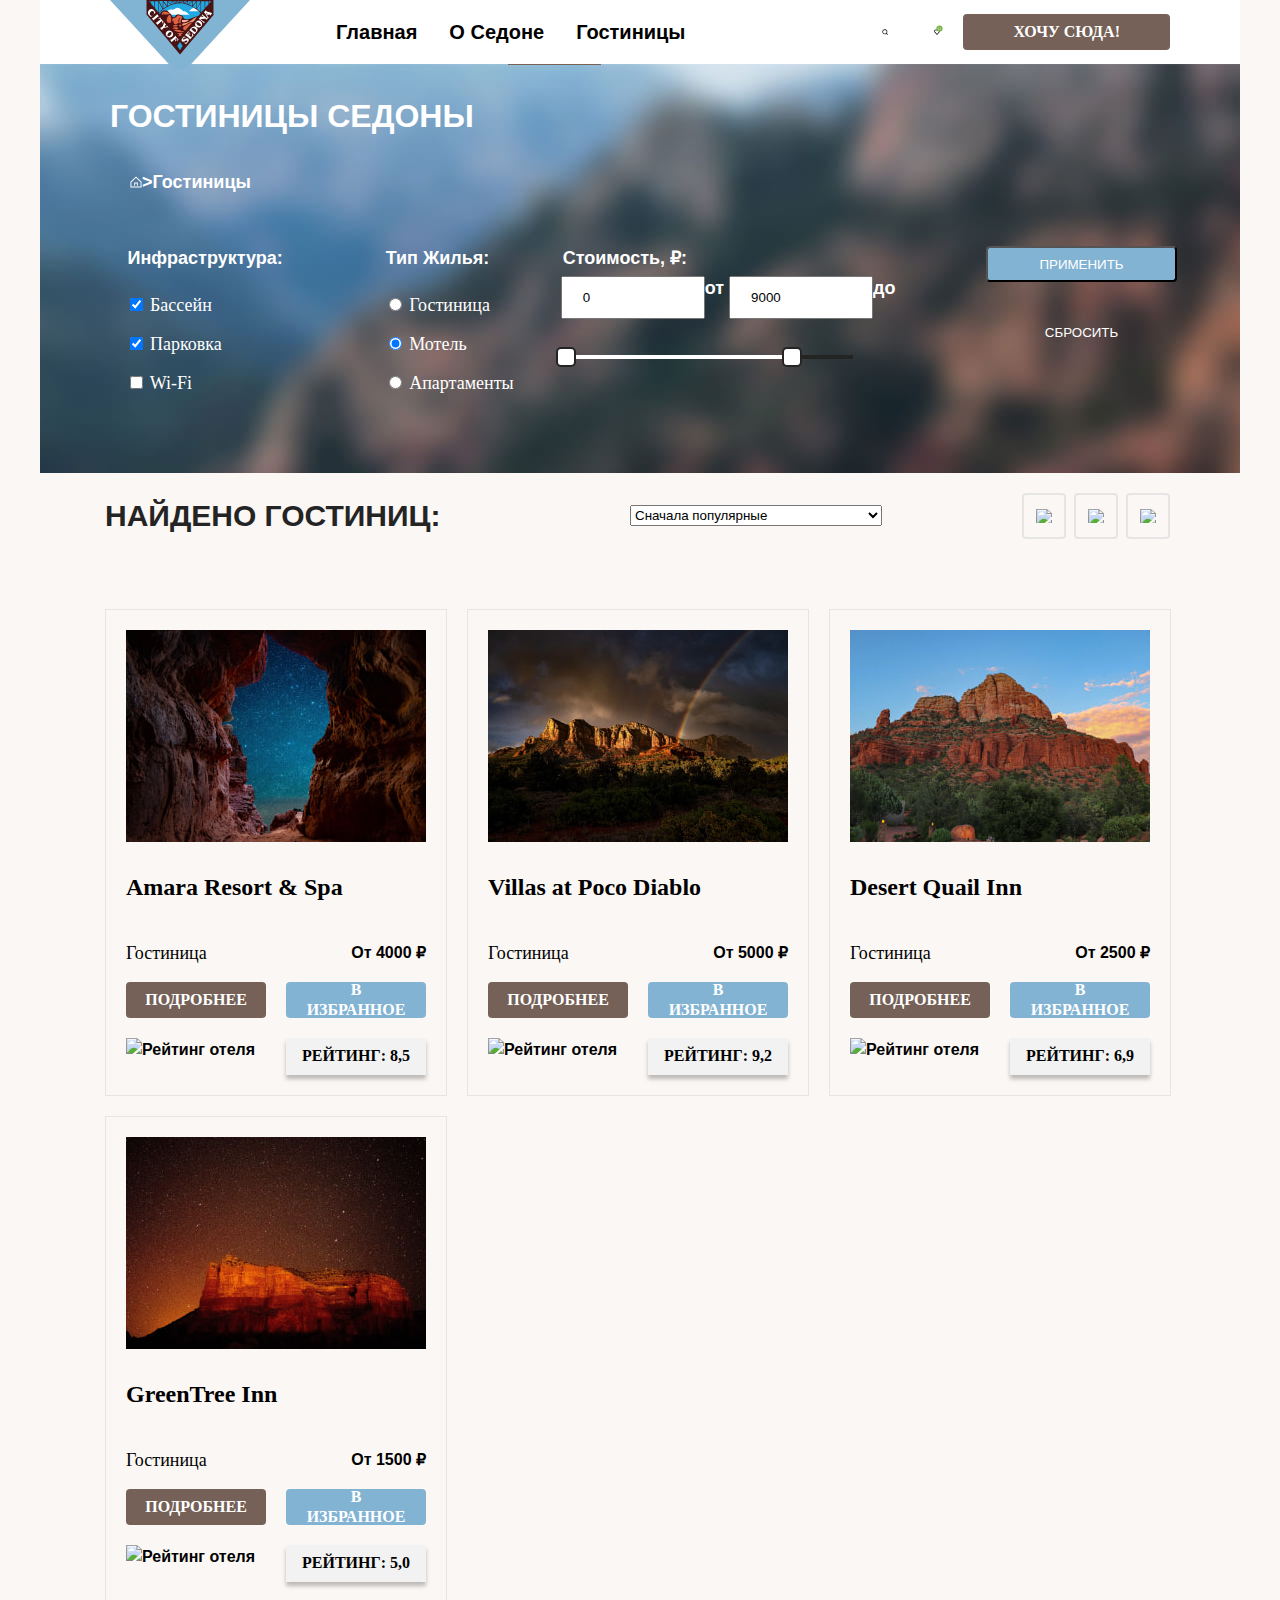
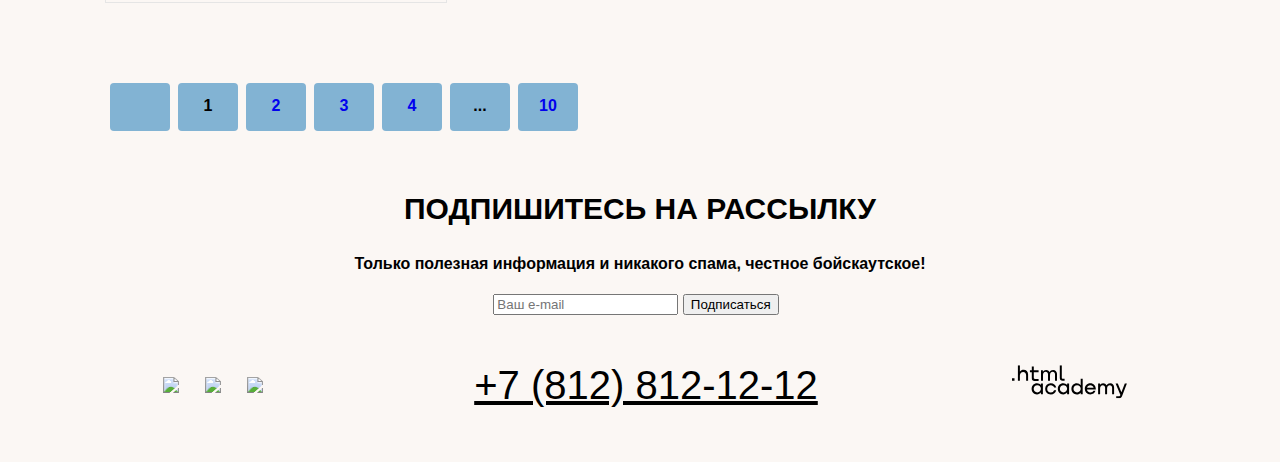
==== commit 79422c4d: "правки" ====
--- a/catalog.html
+++ b/catalog.html
@@ -7,40 +7,59 @@
   </head>
   <body>
   <header class="page-header">
-  <nav class="navigation">
-    <a><img class="navigation-logo" src="images/icons-header/logo.svg" href="index.html" width="140" height="70" alt="Логотип проекта «Седона»"></a>
-  <ul class="navigation-list">
-  <li class="navigation-item">
-  <a class="navigation-link" href="index.html">Главная</a>
-  </li>
-  <li class="navigation-item">
-    <a class="navigation-link" href="#">О Седоне</a>
-    </li>
-    <li class="navigation-item">
-      <a class="navigation-link" href="catalog.html">Гостиницы</a>
-      </li>
-
-  <li class="navigation-item">
-    <a class="navigation-link" href="#">
-      <span class="visually-hidden">
-        Поиск
-      </span>
-        <img class="search" src="images/icons-header/search.svg" width="44" height="64" alt="Поиск">
-    </a>
-  </li>
-  <li class="navigation-item">
-    <a class="navigation-link" href="#">
-      <span class="visually-hidden">
-        Избранное
-      </span>
-        <img class="favorite" src="images/icons-header/favorite.svg" width="44" height="64" alt="Избранное">
-    </a>
-    </li>
-    <li class="navigation-item">
-      <a class="navigation-link" href="#">Хочу сюда!</a>
-      </li>
-</ul>
-  </nav>
+    <nav class="navigation">
+      <a
+        ><img
+          class="navigation-logo"
+          src="images/icons-header/logo.svg"
+          width="140"
+          height="70"
+          alt="Логотип проекта «Седона»"
+        />
+      </a>
+      <ul class="navigation-list">
+        <li class="navigation-item">
+          <a class="navigation-link" href="index.html">Главная</a>
+        </li>
+        <li class="navigation-item">
+          <a class="navigation-link" href="#">О Седоне</a>
+        </li>
+        <li class="navigation-item">
+          <a class="navigation-link" href="catalog.html">Гостиницы</a>
+        </li>
+        </ul>
+        <div class="nav-list2">
+        <ul class="navigation-list">
+        <li class="navigation-item">
+          <a class="navigation-link" href="#">
+            <span class="visually-hidden"> Поиск </span>
+            <img
+              class="search"
+              src="images/icons-header/search.svg"
+              width="44"
+              height="64"
+              alt="Поиск"
+            />
+          </a>
+        </li>
+        <li class="navigation-item">
+          <a class="navigation-link" href="#">
+            <span class="visually-hidden"> Избранное </span>
+            <img
+              class="favorite"
+              src="images/icons-header/favorite.svg"
+              width="44"
+              height="64"
+              alt="Избранное"
+            />
+          </a>
+        </li>
+        <li class="navigation-item-button">
+          <a class="navigation-link-button" href="#">Хочу сюда!</a>
+        </li>
+      </ul>
+      </div>
+    </nav>
   </header>
     <main class="main-inner">
       <div class="filter-form">
@@ -60,8 +79,6 @@
         </ul>
       </header>
         <h2 class="visually-hidden">Список преимуществ с фильтрами</h2>
-        <div class="catalog-container">
-          <div class="container-filter">
             <form class="catalog-filter" action="https://echo.htmlacademy.ru/" method="get">
               <fieldset class="catalog-filter-group">
                 <legend class="catalog-filter-title">Инфраструктура:</legend>
@@ -86,8 +103,6 @@
                   </li>
                 </ul>
               </fieldset>
-            </div>
-            <div class="container-filter">
               <fieldset class="catalog-filter-group">
                 <legend class="catalog-filter-title">Тип Жилья:</legend>
                 <ul class="catalog-filter-list">
@@ -111,25 +126,62 @@
                   </li>
                 </ul>
               </fieldset>
+              <h2 class="visually-hidden" hidden>Список отелей с фильтрами</h2>
+              <!-- Фильтрация -->
+              <form class="range-filter" action="https://echo.htmlacademy.ru/" method="get">
+                <fieldset class="range-filter-group">
+                  <legend class="range-filter-title">Стоимость, ₽:</legend>
+
+                  <div class="range">
+                    <div class="range-wrapper-inputs">
+                      <label class="catalog-filter-label">
+                         <input class="range-input" type="number" value="0" name="min-price" style="width: 100px"> от
+                      </label>
+                      <label class="catalog-filter-label">
+                         <input class="range-input" type="number" value="9000" name="max-price" style="width: 100px"> до
+                      </label>
+                    </div>
+                    <div class="range-scale">
+                      <div class="range-bar" style="left: 0px; width: 226px">
+                        <button class="range-toggle toggle-min">
+                          <span class="visually-hidden">Изменить минимальную цену</span>
+                        </button>
+                        <button class="range-toggle toggle-max">
+                          <span class="visually-hidden">Изменить максимальную цену</span>
+                        </button>
+                      </div>
+                    </div>
+                  </div>
+                </fieldset>
+              <div class="catalog-buttons">
+              <button class="catalog-filter-button-submit" type="submit">Применить</button>
+              <button class="catalog-filter-button-reset" type="reset">Сбросить</button>
+            </div>
             </form>
-            <button class="button" type="submit">Применить</button>
-          </div>
-          </div>
+      </div>
               <div class="select">
+                <h2 class="select-title">Найдено гостиниц:</h2>
+                <div class="select-line">
             <select class="select-control" aria-label="Сортировка">
                 <option value="popular">Сначала популярные</option>
                 <option value="cheap">Сначала дешёвые</option>
                 <option value="expensive">Сначала дорогие</option>
               </select>
-              <a href="#" class="button button-light">
+              <div class="sorting-list">
+              <a class="button-sorting">
                 <span class="visually-hidden">Показать список</span>
+                <img class="sorting-logo" src="images/sorting/list.svg" width="16" height="14" alt="Списком">
               </a>
-              <a class="button" href="#">
+              <a class="button-sorting">
                 <span class="visually-hidden">Показать карточки</span>
+                <img class="sorting-logo" src="images/sorting/table.svg" width="16" height="14" alt="Таблица">
               </a>
-              <a class="button" href="#">
+              <a class="button-sorting">
                 <span class="visually-hidden">Во весь экран</span>
+                <img class="sorting-logo" src="images/sorting/full screen.svg" width="16" height="14" alt="Во весь экран">
               </a>
+            </div>
+            </div>
               </div>
               <ul class="hotels-list">
                 <li class="hotel-card">
@@ -137,41 +189,65 @@
                     <img class="hotel-card-image" src="images/catalog/hotel-1.jpg" width="300" height="212" alt="Amara Resort & Spa">
                     <h3 class="hotel-card-title">Amara Resort & Spa</h3>
                   </a>
-                  <p class="hotel-card-type">Гостиница</p>
-                  <p class="hotel-card-price">От 4000 ₽</p>
-                  <a class="hotel-card-button button" href="#">Подробнее</a>
-                  <a class="hotel-card-button button" href="#">В избранное</a>
+                  <div class="name-price">
+                  <p class="hotel-card-type">Гостиница</span>
+                  <p class="hotel-card-price">От 4000 ₽</span>
+                </div>
+                  <div class="card-buttons">
+                  <a class="hotel-card-button details" href="#">Подробнее</a>
+                  <a class="hotel-card-button favorite" href="#">В избранное</a>
+                  <img class="hotel-stars" src="images/stars/4 stars.svg" width="140 height="37" alt="Рейтинг отеля">
+                  <a class="hotel-card-button rating" href="#">Рейтинг: 8,5</a>
+                </div>
                 </li>
                 <li class="hotel-card">
                   <a class="hotel-card-link" href="#">
                     <img class="hotel-card-image" src="images/catalog/hotel-2.jpg" width="300" height="212" alt="Villas at Poco Diablo">
                     <h3 class="hotel-card-title">Villas at Poco Diablo</h3>
                 </a>
+                <div class="name-price">
                 <p class="hotel-card-type">Гостиница</p>
                 <p class="hotel-card-price">От 5000 ₽</p>
-                <a class="hotel-card-button button" href="#">Подробнее</a>
-                <a class="hotel-card-button button" href="#">В избранное</a>
-                </li>
+              </div>
+                <div class="card-buttons">
+                <a class="hotel-card-button details" href="#">Подробнее</a>
+                <a class="hotel-card-button favorite" href="#">В избранное</a>
+                <img class="hotel-stars" src="images/stars/4 stars.svg" width="140 height="37" alt="Рейтинг отеля">
+                <a class="hotel-card-button rating" href="#">Рейтинг: 9,2</a>
+              </div>
+              </li>
                 <li class="hotel-card">
                   <a class="hotel-card-link" href="#">
                     <img class="hotel-card-image" src="images/catalog/hotel-3.jpg" width="300" height="212" alt="Desert Quail Inn">
                     <h3 class="hotel-card-title">Desert Quail Inn</h3>
                 </a>
+                <div class="name-price">
                 <p class="hotel-card-type">Гостиница</p>
                 <p class="hotel-card-price">От 2500 ₽</p>
-                <a class="hotel-card-button button" href="#">Подробнее</a>
-                <a class="hotel-card-button button" href="#">В избранное</a>
-                </li>
+              </div>
+                <div class="card-buttons">
+                <a class="hotel-card-button details" href="#">Подробнее</a>
+                <a class="hotel-card-button favorite" href="#">В избранное</a>
+                <img class="hotel-stars" src="images/stars/3 stars.svg" width="140 height="37" alt="Рейтинг отеля">
+                <a class="hotel-card-button rating" href="#">Рейтинг: 6,9</a>
+              </div>
+              </li>
                 <li class="hotel-card">
                   <a class="hotel-card-link" href="#">
                     <img class="hotel-card-image" src="images/catalog/hotel-4.jpg" width="300" height="212" alt="GreenTree Inn">
                     <h3 class="hotel-card-title">GreenTree Inn</h3>
                 </a>
+                <div class="name-price">
                 <p class="hotel-card-type">Гостиница</p>
                 <p class="hotel-card-price">От 1500 ₽</p>
-                <a class="hotel-card-button button" href="#">Подробнее</a>
-                <a class="hotel-card-button button" href="#">В избранное</a>
-                </li>
+              </div>
+                <div class="card-buttons">
+                <a class="hotel-card-button details" href="#">Подробнее</a>
+                <a class="hotel-card-button favorite" href="#">В избранное</a>
+                <img class="hotel-stars" src="images/stars/2 stars.svg" width="140 height="37" alt="Рейтинг отеля">
+                <a class="hotel-card-button rating" href="#">Рейтинг: 5,0</a>
+              </div>
+              </li>
               </ul>
               <ul class="pagination">
                 <li class="pagination-item">
@@ -215,19 +291,22 @@
           <div class="page-footer-container">
             <ul class="footer-social-list">
               <li class="footer-social-item">
-                <a class="button" href="https://vk.com/htmlacademy">
+                <a class="button-social" href="https://vk.com/htmlacademy">
                   <span class="visually-hidden">ВКонтакте</span>
+                  <img class="social-logo" src="images/footer-social/vk.svg" width="22" height="17" alt="vk логотип">
                 </a>
               </li>
               <li class="footer-social-item">
-                <a class="button" href=" https://t.me/htmlacademy">
+                <a class="button-social" href=" https://t.me/htmlacademy">
                   <span class="visually-hidden">Телеграм</span>
+                  <img class="social-logo" src="images/footer-social/telegram.svg" width="22" height="17" alt="телеграм логотип">
                 </a>
               </li>
               <li class="footer-social-item">
-                <a class="button" href="https://www.youtube.com/user/htmlacademyru">
+                <a class="button-social" href="https://www.youtube.com/user/htmlacademyru">
                   <span class="visually-hidden">Ютуб</span>
-                </a>
+                <img class="social-logo" src="images/footer-social/youtube.svg" width="22" height="17" alt="youtube логотип">
+              </a>
               </li>
               <li class="footer-social-item">
             <a class="footer-contacts-phone" href="tel:+78128121212"
--- a/styles/styles.css
+++ b/styles/styles.css
@@ -31,29 +31,35 @@
 .page-header {
   color: #000000;
   background-color: #ffffff;
-  width: 1200px;
 }
 .inscription {
   align-content: center;
+  padding: 51px 371px 82px 371px;
 }
 .navigation {
-  display: grid;
-  grid-template-columns: 95px 400px;
-  column-gap: 200px;
-  width: 1200px;
-  margin: 0 auto;
+  display: flex;
+  height: 64px;
+  margin: 0 70px;
 }
 .navigation-logo {
   width: 140px;
-  margin-right: 28px;
-  margin-left: 70px;
+  margin-right: 30px;
   align-items: stretch;
 }
 .navigation-list {
   color: #000000;
   display: flex;
+  justify-content: space-between;
   list-style-type: none;
-  flex-wrap: nowrap;
+  align-items: center;
+  margin-right: auto;
+}
+.nav-list2 {
+  display: inline-flex;
+  justify-content: space-between;
+  list-style-type: none;
+  align-items: center;
+  margin-right: 0;
 }
 .navigation-link {
   display: block;
@@ -64,24 +70,43 @@
   text-align: center;
   line-height: 24px;
   color: #000000;
-  background-color: #ffffff;
   padding: 20px 16px;
-}
-.navigation-link-search {
+  text-decoration: none;
+}
+.search {
   width: 20px;
   height: 20px;
   display: flex;
-  padding: 22px 12px;
-  justify-content: center;
-  align-items: center;
-}
-.navigation-link-favorite {
+  justify-content: center;
+  align-items: center;
+}
+.favorite {
   width: 20px;
   height: 20px;
   display: flex;
-  padding: 22px 12px;
-  justify-content: center;
-  align-items: center;
+  justify-content: center;
+  align-items: center;
+}
+.navigation-item-button {
+  display: flex;
+  flex-direction: column;
+  padding: 8px 50px;
+  justify-content: center;
+  align-items: center;
+  border-radius: 4px;
+  background: var(--buttons-basic, #756157);
+  text-align: center;
+  font-family: PT Sans;
+  font-size: 16px;
+  font-style: normal;
+  font-weight: 700;
+  line-height: 20px;
+  text-transform: uppercase;
+  text-decoration: none;
+}
+.navigation-link-button {
+  color: #ffffff;
+  text-decoration: none;
 }
 .breadcrumbs {
   display: flex;
@@ -105,9 +130,9 @@
 .banner {
   display: block;
   margin: 0 auto;
+  height: 485px;
   background-image: url("../images/background.jpg");
   background-color: #ffffff;
-  background-size: 1200px 485px;
   background-repeat: no-repeat;
 }
 .advantages-item {
@@ -130,13 +155,15 @@
   line-height: 36px;
   text-transform: uppercase;
   display: flex;
-  padding: 69px;
+  margin-top: 69px;
+  margin-bottom: 25px;
   flex-direction: column;
   justify-content: center;
   align-items: center;
   gap: 25px;
   text-align: center;
-  width: 1200px;
+  box-sizing: border-box;
+  width: 100%;
 }
 .advantage-description-white {
   font-size: 22px;
@@ -144,11 +171,11 @@
   font-weight: 400;
   line-height: 26px;
   color: #333;
-  padding: 30px;
-  width: 1200px;
+  box-sizing: border-box;
+  width: 100%;
+  margin-bottom: 66px;
 }
 .advantage-item-content {
-  background: #82b3d3;
   display: flex;
   width: 400px;
   height: 385px;
@@ -157,6 +184,8 @@
   justify-content: center;
   gap: 10px;
   box-sizing: border-box;
+  background: #82b3d3;
+  color: #ffffff;
 }
 .advantage-image-village {
   background-image: url("../images/advantages/Village.jpg");
@@ -165,6 +194,9 @@
 }
 .blue-block {
   display: flex;
+}
+.advantage-title {
+  text-transform: uppercase;
 }
 .advantage-item-content-blue {
   background: var(--background-second-1, rgba(131, 179, 211, 0.12));
@@ -180,7 +212,42 @@
   box-sizing: border-box;
   margin: 0;
 }
-.advantage-title-blue {
+
+.advantage-item-content-blue1 {
+  background: var(--background-second-1, rgba(131, 179, 211, 0.12));
+  width: 400px;
+  height: 385px;
+  padding: 103px 85px;
+  flex-direction: column;
+  justify-content: center;
+  align-items: center;
+  gap: 10px;
+  flex-shrink: 0;
+  align-content: center;
+  box-sizing: border-box;
+  margin: 0;
+}
+.advantage-item-content-blue1:nth-child(2n) {
+  background-color: #83b3d3;
+}
+.advantage-item-content-blue2 {
+  background: var(--background-second-1, rgba(131, 179, 211, 0.12));
+  width: 400px;
+  height: 385px;
+  padding: 80px 85px;
+  flex-direction: column;
+  justify-content: center;
+  align-items: center;
+  gap: 10px;
+  flex-shrink: 0;
+  align-content: center;
+  box-sizing: border-box;
+  margin: 0;
+}
+.advantage-item-content-blue2:nth-child(2n) {
+  background-color: #ffffff;
+}
+.advantages-title-blue {
   font-size: 24px;
   font-style: normal;
   font-weight: 700;
@@ -188,13 +255,14 @@
   text-transform: uppercase;
   align-content: center;
 }
-.advantage-description-blue {
+.advantage-description-blue .advantage-description {
+  color: var(--texts-second, #333);
+  text-align: center;
+  font-family: PT Sans;
   font-size: 18px;
   font-style: normal;
   font-weight: 400;
-  color: #333;
   line-height: 21px;
-  align-content: center;
 }
 .advantage-image-devils-bridge {
   background-image: url("../images/devil's-bridge.jpg");
@@ -202,7 +270,7 @@
   color: #ffffff;
 }
 .appointment {
-  width: 1200px;
+  padding: 96px 304px;
 }
 .newsletter {
   background-image: url("../images/Subscribe.jpg");
@@ -217,24 +285,30 @@
 }
 .page-footer.container {
   display: flex;
-  width: 1200px;
   margin: 0 auto;
 }
 .footer-social-list {
   display: flex;
-  justify-content: space-between;
-  margin: 10px;
+  margin-top: 10px;
   padding: 0;
   text-align: center;
   color: #ffffff;
-  width: 1200px;
   height: 120px;
-  padding: 40px 70px 30px 70px;
-  justify-content: center;
-  align-items: center;
-}
-.footer-social-item {
-  width: 277px;
+  justify-content: center;
+  box-sizing: border-box;
+  width: 100%;
+  align-items: center;
+  list-style-type: none;
+}
+.button-social {
+  display: flex;
+  padding: 0px 10px;
+  flex-direction: column;
+  justify-content: center;
+  align-items: center;
+  gap: 10px;
+  flex: 1 0 0;
+  align-self: stretch;
 }
 .footer-contacts-phone {
   font-size: 40px;
@@ -242,13 +316,14 @@
   font-weight: 400;
   line-height: 40px;
   color: #000000;
-  background-color: #ffffff;
-  text-transform: uppercase;
-  display: flex;
+  text-transform: uppercase;
   height: 40px;
   justify-content: center;
   align-items: center;
   flex-shrink: 0;
+  margin-left: 195px;
+  margin-right: 194px;
+  flex-wrap: nowrap;
 }
 .filter-form {
   background-image: url(../images/catalog/Filter.jpg);
@@ -256,63 +331,262 @@
   font-size: 18px;
   color: #ffffff;
   display: flex;
-  width: 1200px;
   padding: 35px 70px 70px 70px;
   flex-direction: column;
   align-items: flex-start;
-}
-.catalog-container {
-  display: flex;
-  justify-content: space-between;
-  flex-wrap: wrap;
-  padding: 1em;
-  box-sizing: border-box;
-}
-.catalog-right-column {
-  width: 700px;
+  box-sizing: border-box;
+  width: 100%;
+  margin-left: 0;
 }
 .catalog-filter {
-  width: 5em;
-  height: 2em;
+  display: flex;
+  flex-wrap: nowrap;
+  box-sizing: border-box;
   width: 150px;
   height: 157px;
+  outline: none;
+  margin: 0;
+  padding: 0;
+}
+.catalog-filter-group {
+  display: inline;
+  margin-right: 70px;
+  border: 0 none;
+}
+.catalog-filter-group:nth-child(2n) {
+  margin-right: auto;
+}
+.control {
+  flex-wrap: nowrap;
+}
+.sorting-list {
+  display: flex;
+  align-content: end;
+  margin-left: 70px;
+}
+.catalog-filter-list {
+  display: flex;
+  flex-direction: column;
+  align-items: flex-start;
+  gap: 16px;
+  padding-inline-start: 0;
+  width: 150px;
 }
 .catalog-filter-item {
   list-style-type: none;
   text-align: left;
-}
-.catalog-filter-group {
-  width: 150px;
-  height: 157px;
+  font-family: PT Sans;
+  font-size: 18px;
+  font-style: normal;
+  font-weight: 400;
+  line-height: 23px;
+}
+.catalog-filter-button-submit {
+  width: 191px;
+  height: 36px;
+  padding: 8px 50px;
+  border-radius: 4px;
+  background: var(--buttons-second, #82b3d3);
+  text-transform: uppercase;
+  color: #ffffff;
+  margin-bottom: 32px;
+}
+.catalog-filter-button-reset {
+  width: 191px;
+  height: 36px;
+  padding: 8px 50px;
+  justify-content: center;
+  align-items: center;
+  gap: 10px;
+  align-self: stretch;
+  text-transform: uppercase;
+  color: #ffffff;
+  border: 0;
+  background: transparent;
+}
+.catalog-buttons {
+  display: block;
+  margin-left: 70px;
+}
+.select-line {
+  display: inline-flex;
+  justify-content: space-between;
+  list-style-type: none;
+  align-items: center;
+  margin-left: auto;
   margin-right: 70px;
+}
+.select-title {
+  font-size: 30px;
+  font-style: normal;
+  font-weight: 700;
+  line-height: 36px; /* 120% */
+  text-transform: uppercase;
+}
+.select {
+  display: flex;
+  flex-wrap: nowrap;
+  align-items: center;
+  margin-left: 65px;
+}
+.select-control {
+  height: 21px;
+  width: 252px;
+  margin-right: 70px;
+}
+.button {
+  margin-right: 8px;
+}
+.button-sorting {
+  display: flex;
+  padding: 14px 12px;
+  flex-direction: column;
+  justify-content: center;
+  align-items: center;
+  gap: 10px;
+  border-radius: 4px;
+  border: 2px solid var(--forms-elements-1, #e5e5e5);
+  margin-right: 8px;
+}
+.button-sorting:nth-child(3n) {
+  margin-right: 0;
 }
 .hotels-list {
   display: flex;
   justify-content: flex-start;
   flex-wrap: wrap;
-  margin: 0;
-  padding: 20px;
+  margin: 50px 65px 60px 65px;
+  padding: 0px;
 }
 .hotel-card {
   color: #000000;
   width: 300px;
-  height: 438px;
   padding: 20px;
   margin-right: 20px;
   margin-bottom: 20px;
   list-style-type: none;
+  border: 1px solid var(--forms-elements-1, #e5e5e5);
 }
 .hotel-card:nth-child(3n) {
   margin-right: 0;
 }
+.hotel-card-link {
+  text-decoration: none;
+}
 .hotel-card-title {
   color: #000000;
+  font-family: PT Sans;
+  font-size: 24px;
+  font-style: normal;
+  font-weight: 700;
+  line-height: 28px;
+}
+.name-price {
+  display: flex;
+  justify-content: space-between;
+}
+
+.hotel-card-type {
+  font-family: PT Sans;
+  font-size: 18px;
+  font-style: normal;
+  font-weight: 400;
+  line-height: 21px;
+}
+.hotel-card-button.details {
+  display: flex;
+  flex-direction: column;
+  padding: 8px 50px;
+  justify-content: center;
+  align-items: center;
+  gap: 10px;
+  flex: 1 0 0;
+  border-radius: 4px;
+  background: var(--buttons-basic, #756157);
+  width: 40px;
+  height: 20px;
+  color: var(--texts-background-deafault, #fff);
+  text-align: center;
+  font-family: PT Sans;
+  font-size: 16px;
+  font-style: normal;
+  font-weight: 700;
+  line-height: 20px;
+  text-transform: uppercase;
+  text-decoration: none;
+}
+.hotel-card-button.favorite {
+  padding: 8px 50px;
+  justify-content: center;
+  align-items: center;
+  gap: 10px;
+  flex: 1 0 0;
+  border-radius: 4px;
+  background: var(--buttons-second, #82b3d3);
+  color: var(--texts-background-deafault, #fff);
+  text-align: center;
+  font-family: PT Sans;
+  font-size: 16px;
+  font-style: normal;
+  font-weight: 700;
+  line-height: 20px;
+  text-transform: uppercase;
+  text-decoration: none;
+}
+.hotel-card-button.rating {
+  display: flex;
+  flex-direction: column;
+  justify-content: center;
+  align-items: center;
+  gap: 10px;
+  flex: 1 0 0;
+  background: var(--forms-elements-2, #f2f2f2);
+  color: #000000;
+  box-shadow: 0px 4px 4px 0px rgba(0, 0, 0, 0.25);
+  width: 140px;
+  height: 37px;
+  flex-shrink: 0;
+  text-transform: uppercase;
+  flex-wrap: nowrap;
+  font-family: PT Sans;
+  font-size: 16px;
+  font-style: normal;
+  font-weight: 700;
+  line-height: 20px;
+  text-decoration: none;
+}
+.card-buttons {
+  display: flex;
+  justify-content: flex-start;
+  flex-wrap: wrap;
+  gap: 20px;
 }
 .newsletter-catalog {
-  width: 1200px;
   background-image: none;
   color: #000000;
   text-align: center;
+}
+.pagination {
+  display: flex;
+  justify-content: flex-start;
+  margin: 40px 70px 60px 70px;
+  padding: 0;
+  padding-right: 8px;
+}
+.pagination-item {
+  color: #000000;
+  margin-right: 8px;
+  list-style-type: none;
+  display: flex;
+  width: 60px;
+  padding: 11.364px 0px 12.636px 0px;
+  justify-content: center;
+  align-items: center;
+  border-radius: 4px;
+  background: var(--buttons-second, #82b3d3);
+}
+.pagination-link {
+  text-decoration: none;
 }
 .page-main-title {
   font-size: 30px;
@@ -328,3 +602,357 @@
   font-weight: 400;
   line-height: 26px;
 }
+.visually-hidden {
+  position: fixed;
+  transform: scale(0);
+}
+.reserve-a-hotel {
+  display: inline-flex;
+  padding: 8px 50px;
+  justify-content: center;
+  align-items: center;
+  gap: 10px;
+  border-radius: 4px;
+  width: 276px;
+  height: 36px;
+  background: var(--buttons-basic, #756157);
+  color: var(--texts-background-deafault, #fff);
+  text-align: center;
+  font-family: PT Sans;
+  font-size: 16px;
+  font-style: normal;
+  font-weight: 700;
+  line-height: 20px;
+  text-transform: uppercase;
+  margin: 54px 108px 0px 108px;
+}
+
+.range-filter-group {
+  border: none;
+  box-sizing: border-box;
+  margin-left: auto;
+}
+/* Range */
+.range-scale {
+  position: relative;
+  width: 287px;
+  height: 4px;
+  margin-top: 36px;
+  background-color: #242424;
+  margin-left: 5px;
+}
+
+.range-bar {
+  position: absolute;
+  height: 4px;
+  background-color: #ffffff;
+}
+
+.range-toggle {
+  position: absolute;
+  width: 20px;
+  height: 20px;
+  background: #ffffff;
+  border: 2px solid #242424;
+  border-radius: 25%;
+}
+
+.range-toggle:hover {
+  background-color: #ffffff;
+}
+
+.range-toggle:active,
+.range-toggle:focus {
+  outline: 4px solid #ffffff;
+  border-color: #82b3d3;
+}
+
+.toggle-min {
+  top: -8px;
+  left: -10px;
+}
+
+.toggle-max {
+  top: -8px;
+  right: -10px;
+}
+
+.range-wrapper-inputs {
+  display: flex;
+  justify-content: center;
+}
+
+.catalog-filter-label {
+  display: flex;
+  margin-right: 5px;
+}
+
+.range-input {
+  display: flex;
+  width: 143px;
+  padding: 12px 20px;
+  justify-content: space-between;
+  align-items: center;
+  color: #000000;
+}
+
+.range-input::-webkit-outer-spin-button,
+.range-input::-webkit-inner-spin-button {
+  appearance: none;
+  margin: 0;
+}
+.modal-content {
+  margin-bottom: 48px;
+}
+.modal-container {
+  position: fixed;
+  top: 0;
+  left: 0;
+  display: flex;
+  width: 100%;
+  height: 100%;
+  background-color: rgba(242, 242, 242, 0.8);
+}
+
+.modal-container-close {
+  display: none;
+}
+
+.modal {
+  position: relative;
+  margin: auto;
+  padding: 64px 70px;
+  background-color: #ffffff;
+  color: #000000;
+}
+
+.modal-hotel {
+  display: flex;
+  padding: 64px 70px;
+  align-items: flex-start;
+  border-radius: 30px;
+  background: #fff;
+  box-shadow: 0px 25px 50px 0px rgba(0, 0, 0, 0.15);
+}
+
+.modal-close-button {
+  width: 40px;
+  height: 40px;
+  left: 600px;
+  top: -20px;
+  border-radius: 40px;
+  position: relative;
+  z-index: 1;
+  margin: 20px auto;
+  cursor: pointer;
+  border: none;
+}
+.modal-close-button:before {
+  content: "+";
+  color: #000000;
+  position: absolute;
+  z-index: 2;
+  transform: rotate(45deg);
+  font-size: 50px;
+  line-height: 1;
+  top: -5px;
+  left: 4px;
+  transition: all 0.3s cubic-bezier(0.77, 0, 0.2, 0.85);
+}
+.modal-close-button:after {
+  content: "";
+  position: absolute;
+  top: 0;
+  left: 0;
+  width: 100%;
+  height: 100%;
+  border-radius: 100%;
+  background: #337ab7;
+  z-index: 1;
+  transition: all 0.3s cubic-bezier(0.77, 0, 0.2, 0.85);
+  transform: scale(0.01);
+}
+..modal-close-button:hover:after {
+  transform: scale(1);
+}
+.modal-close-button:hover:before {
+  transform: scale(0.8) rotate(45deg);
+  color: #fff;
+}
+
+.modal-title {
+  margin: 0;
+  font-family: PT Sans;
+  font-size: 30px;
+  font-style: normal;
+  font-weight: 700;
+  line-height: 36px; /* 120% */
+  text-transform: uppercase;
+  margin-bottom: 64px;
+}
+
+.hotel-form .field-group {
+  margin: 0;
+  margin-bottom: 48px;
+}
+
+.hotel-form-user-options {
+  display: flex;
+  justify-content: space-between;
+  font-weight: 400;
+}
+
+.hotel-form-user-options .control-label {
+  font-weight: 400;
+}
+
+.hotel-form .field {
+  width: 440px;
+  height: 48px;
+}
+.hotel-form-recovery {
+  line-height: 22px;
+  color: #000000;
+}
+
+.hotel-form-button {
+  display: flex;
+  width: 577px;
+  padding: 18px 77px;
+  flex-direction: column;
+  justify-content: center;
+  align-items: center;
+  border-radius: 10px;
+  border: #83b3d3;
+  background: #83b3d3;
+  margin-top: 48px;
+  color: var(--basic-white, #fff);
+  text-align: center;
+  font-family: PT Sans;
+  font-size: 20px;
+  font-style: normal;
+  font-weight: 700;
+  line-height: 24px; /* 120% */
+  text-transform: uppercase;
+}
+
+.hotel-form .button + .button {
+  margin: 0;
+}
+
+.hotel-form-register {
+  width: 360px;
+  color: #000000;
+  background-color: #ffffff;
+}
+
+.inner-header {
+  margin-bottom: 32px;
+}
+
+.inner-header-title {
+  margin-top: 0;
+  margin-bottom: 16px;
+  font-size: 32px;
+  line-height: 35px;
+  text-transform: uppercase;
+}
+.arrival-date .date-of-departure {
+  display: flex;
+  width: 440px;
+  height: 48px;
+  flex-direction: column;
+  align-items: flex-start;
+  gap: 4px;
+  margin-right: auto;
+}
+.buttons-modal {
+  display: flex;
+  box-sizing: border-box;
+}
+.modal-buttons {
+  display: flex;
+  width: 110px;
+  align-items: center;
+  flex-shrink: 0;
+}
+.hotel-modal-form-field {
+  display: flex;
+  width: 111px;
+  height: 48px;
+  align-items: center;
+  flex-shrink: 0;
+  text-align: center;
+  font-family: PT Sans;
+  font-size: 18px;
+  font-style: normal;
+  font-weight: 700;
+  line-height: 20px;
+  color: #000000;
+}
+.children {
+  margin-left: 230px;
+  margin-right: 46px;
+}
+.adults {
+  margin-right: 46px;
+}
+.tooltip {
+  margin-top: 4px;
+  margin-left: 280px;
+  position: absolute;
+  width: 20px;
+  height: 20px;
+}
+
+.tooltip-toggle {
+  border: none;
+  background-color: transparent;
+  padding: 0;
+  margin: 0;
+  display: block;
+}
+
+.tooltip-icon {
+  width: 100%;
+  height: 100%;
+  color: #83b3d3;
+  display: block;
+}
+
+.tooltip-text {
+  position: absolute;
+  bottom: 100%;
+  background-color: #333;
+  color: #ffffff;
+  font-size: 14px;
+  line-height: 17px;
+  font-weight: normal;
+  text-transform: none;
+  padding: 5px 8px;
+  border-radius: 8px;
+  left: 50%;
+  transform: translateX(-50%);
+  width: 160px;
+  z-index: 1;
+  margin-bottom: 6px;
+  display: none;
+}
+
+.tooltip-toggle:hover + .tooltip-text,
+.tooltip-toggle:focus + .tooltip-text {
+  display: block;
+}
+
+.tooltip-text::before {
+  content: "";
+  width: 216px;
+  height: 110px;
+  position: absolute;
+  transform: rotate(180deg);
+  top: 100%;
+  left: 0;
+  right: 0;
+  margin-left: auto;
+  margin-right: auto;
+}
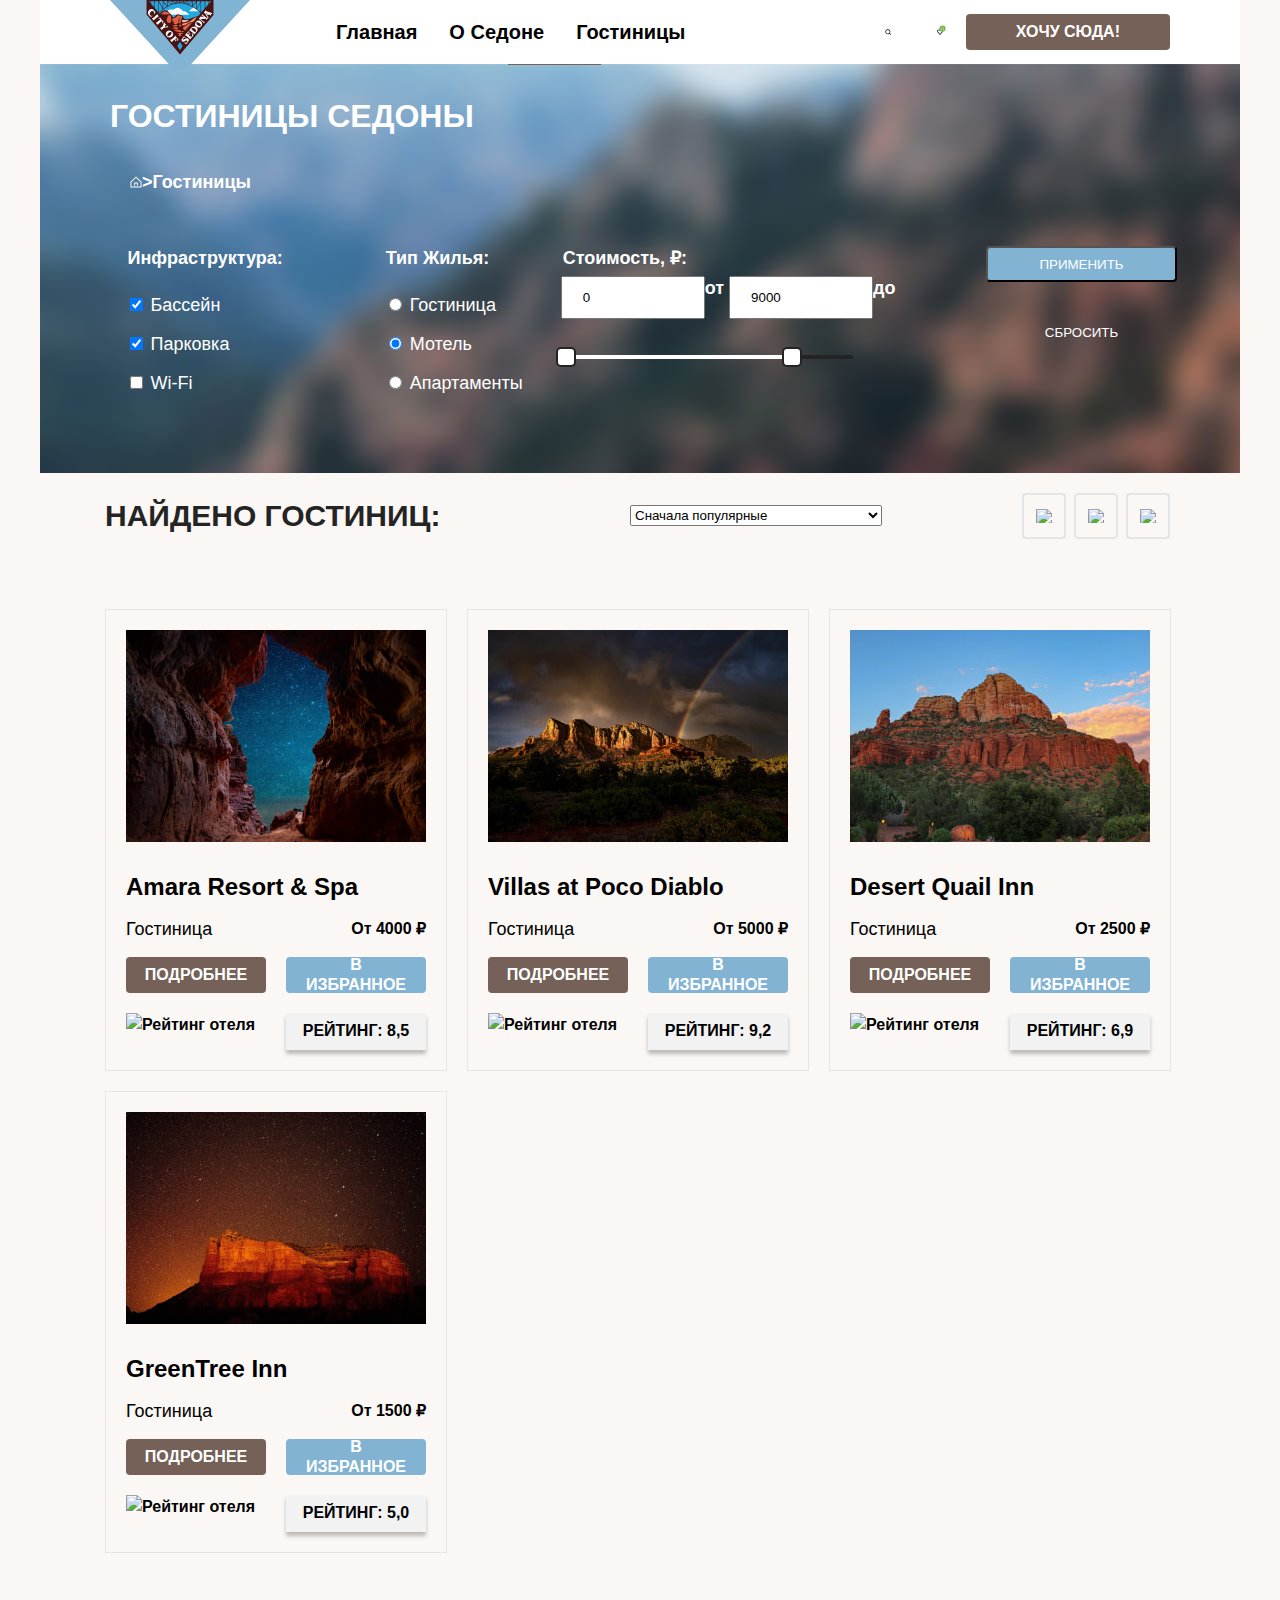
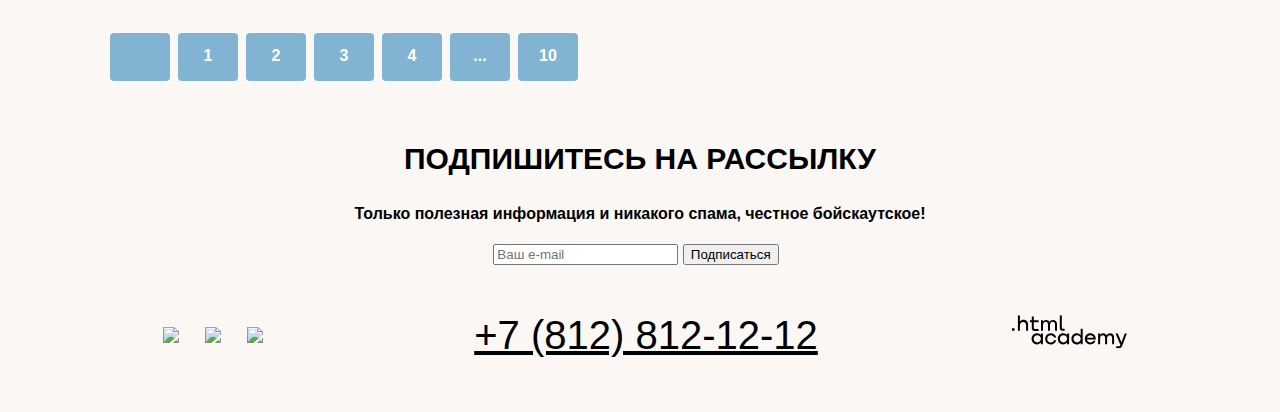
==== commit c883c09b: "дз №9" ====
--- a/catalog.html
+++ b/catalog.html
@@ -1,328 +1,491 @@
 <!DOCTYPE html>
 <html lang="ru">
   <head>
-    <meta charset="utf-8">
+    <meta charset="utf-8" />
     <title>Каталог</title>
-    <link rel="stylesheet" href="styles/styles.css">
+    <link rel="stylesheet" href="styles/styles.css" />
   </head>
   <body>
-  <header class="page-header">
-    <nav class="navigation">
-      <a
-        ><img
-          class="navigation-logo"
-          src="images/icons-header/logo.svg"
-          width="140"
-          height="70"
-          alt="Логотип проекта «Седона»"
-        />
-      </a>
-      <ul class="navigation-list">
-        <li class="navigation-item">
-          <a class="navigation-link" href="index.html">Главная</a>
-        </li>
-        <li class="navigation-item">
-          <a class="navigation-link" href="#">О Седоне</a>
-        </li>
-        <li class="navigation-item">
-          <a class="navigation-link" href="catalog.html">Гостиницы</a>
-        </li>
+    <header class="page-header">
+      <nav class="navigation">
+        <a
+          ><img
+            class="navigation-logo"
+            src="images/icons-header/logo.svg"
+            width="140"
+            height="70"
+            alt="Логотип проекта «Седона»"
+          />
+        </a>
+        <ul class="navigation-list">
+          <li class="navigation-item">
+            <a class="navigation-link" href="index.html">Главная</a>
+          </li>
+          <li class="navigation-item">
+            <a class="navigation-link" href="#">О Седоне</a>
+          </li>
+          <li class="navigation-item">
+            <a class="navigation-link" href="catalog.html">Гостиницы</a>
+          </li>
         </ul>
         <div class="nav-list2">
-        <ul class="navigation-list">
-        <li class="navigation-item">
-          <a class="navigation-link" href="#">
-            <span class="visually-hidden"> Поиск </span>
-            <img
-              class="search"
-              src="images/icons-header/search.svg"
-              width="44"
-              height="64"
-              alt="Поиск"
-            />
-          </a>
-        </li>
-        <li class="navigation-item">
-          <a class="navigation-link" href="#">
-            <span class="visually-hidden"> Избранное </span>
-            <img
-              class="favorite"
-              src="images/icons-header/favorite.svg"
-              width="44"
-              height="64"
-              alt="Избранное"
-            />
-          </a>
-        </li>
-        <li class="navigation-item-button">
-          <a class="navigation-link-button" href="#">Хочу сюда!</a>
-        </li>
-      </ul>
-      </div>
-    </nav>
-  </header>
+          <ul class="navigation-list">
+            <li class="navigation-item">
+              <a class="navigation-link" href="#">
+                <span class="visually-hidden"> Поиск </span>
+                <img
+                  class="search"
+                  src="images/icons-header/search.svg"
+                  width="44"
+                  height="64"
+                  alt="Поиск"
+                />
+              </a>
+            </li>
+            <li class="navigation-item">
+              <a class="navigation-link" href="#">
+                <span class="visually-hidden"> Избранное </span>
+                <img
+                  class="favorite"
+                  src="images/icons-header/favorite.svg"
+                  width="44"
+                  height="64"
+                  alt="Избранное"
+                />
+              </a>
+            </li>
+            <li class="navigation-item-button">
+              <a class="navigation-link-button" href="#">Хочу сюда!</a>
+            </li>
+          </ul>
+        </div>
+      </nav>
+    </header>
     <main class="main-inner">
       <div class="filter-form">
-      <header class="inner-header">
-        <h1 class="inner-header-title">Гостиницы Седоны</h1>
-        <ul class="breadcrumbs">
-          <li class="breadcrumbs-item">
-            <a class="breadcrumbs-link"></a>
-            <img class="icon" src="images/catalog/Vector.svg" width="12" height="12" alt="Домой">
-          </li>
-          <li class="breadcrumbs-item">
-            <a class="breadcrumbs-link">&#62;</a>
-          </li>
-          <li class="breadcrumbs-item">
-            <a class="breadcrumbs-link">Гостиницы</a>
-          </li>
-        </ul>
-      </header>
+        <header class="inner-header">
+          <h1 class="inner-header-title">Гостиницы Седоны</h1>
+          <ul class="breadcrumbs">
+            <li class="breadcrumbs-item">
+              <a class="breadcrumbs-link"></a>
+              <img
+                class="icon"
+                src="images/catalog/Vector.svg"
+                width="12"
+                height="12"
+                alt="Домой"
+              />
+            </li>
+            <li class="breadcrumbs-item">
+              <a class="breadcrumbs-link">&#62;</a>
+            </li>
+            <li class="breadcrumbs-item">
+              <a class="breadcrumbs-link">Гостиницы</a>
+            </li>
+          </ul>
+        </header>
         <h2 class="visually-hidden">Список преимуществ с фильтрами</h2>
-            <form class="catalog-filter" action="https://echo.htmlacademy.ru/" method="get">
-              <fieldset class="catalog-filter-group">
-                <legend class="catalog-filter-title">Инфраструктура:</legend>
-                <ul class="catalog-filter-list">
-                  <li class="catalog-filter-item">
-                    <label class="control">
-                      <input class="control-input" type="checkbox" name="pool" checked>
+        <form
+          class="catalog-filter"
+          action="https://echo.htmlacademy.ru/"
+          method="get"
+        >
+          <fieldset class="catalog-filter-group">
+            <legend class="catalog-filter-title">Инфраструктура:</legend>
+            <ul class="catalog-filter-list">
+              <li class="catalog-filter-item">
+                <label class="control">
+                  <input
+                    class="control-input"
+                    type="checkbox"
+                    name="pool"
+                    checked
+                  />
                   Бассейн
-                    </label>
-                  </li>
-                  <li class="catalog-filter-item">
-                    <label class="control">
-                      <input class="control-input" type="checkbox" name="parking" checked>
+                </label>
+              </li>
+              <li class="catalog-filter-item">
+                <label class="control">
+                  <input
+                    class="control-input"
+                    type="checkbox"
+                    name="parking"
+                    checked
+                  />
                   Парковка
-                    </label>
-                  </li>
-                  <li class="catalog-filter-item">
-                    <label class="control">
-                      <input class="control-input" type="checkbox" name="wi-fi">
+                </label>
+              </li>
+              <li class="catalog-filter-item">
+                <label class="control">
+                  <input class="control-input" type="checkbox" name="wi-fi" />
                   Wi-Fi
-                    </label>
-                  </li>
-                </ul>
-              </fieldset>
-              <fieldset class="catalog-filter-group">
-                <legend class="catalog-filter-title">Тип Жилья:</legend>
-                <ul class="catalog-filter-list">
-                  <li class="catalog-filter-item">
-                    <label class="control">
-                      <input class="control-input" type="radio" name="product-group" value="shaving-supplies">
+                </label>
+              </li>
+            </ul>
+          </fieldset>
+          <fieldset class="catalog-filter-group">
+            <legend class="catalog-filter-title">Тип Жилья:</legend>
+            <ul class="catalog-filter-list">
+              <li class="catalog-filter-item">
+                <label class="control">
+                  <input
+                    class="control-input"
+                    type="radio"
+                    name="product-group"
+                    value="shaving-supplies"
+                  />
                   Гостиница
-                    </label>
-                  </li>
-                  <li class="catalog-filter-item">
-                    <label class="control">
-                      <input class="control-input" type="radio" name="product-group" value="care-products" checked>
+                </label>
+              </li>
+              <li class="catalog-filter-item">
+                <label class="control">
+                  <input
+                    class="control-input"
+                    type="radio"
+                    name="product-group"
+                    value="care-products"
+                    checked
+                  />
                   Мотель
-                    </label>
-                  </li>
-                  <li class="catalog-filter-item">
-                    <label class="control">
-                      <input class="control-input" type="radio" name="product-group" value="accessories">
+                </label>
+              </li>
+              <li class="catalog-filter-item">
+                <label class="control">
+                  <input
+                    class="control-input"
+                    type="radio"
+                    name="product-group"
+                    value="accessories"
+                  />
                   Апартаменты
-                    </label>
-                  </li>
-                </ul>
-              </fieldset>
-              <h2 class="visually-hidden" hidden>Список отелей с фильтрами</h2>
-              <!-- Фильтрация -->
-              <form class="range-filter" action="https://echo.htmlacademy.ru/" method="get">
-                <fieldset class="range-filter-group">
-                  <legend class="range-filter-title">Стоимость, ₽:</legend>
+                </label>
+              </li>
+            </ul>
+          </fieldset>
+          <h2 class="visually-hidden" hidden>Список отелей с фильтрами</h2>
+          <!-- Фильтрация -->
 
-                  <div class="range">
-                    <div class="range-wrapper-inputs">
-                      <label class="catalog-filter-label">
-                         <input class="range-input" type="number" value="0" name="min-price" style="width: 100px"> от
-                      </label>
-                      <label class="catalog-filter-label">
-                         <input class="range-input" type="number" value="9000" name="max-price" style="width: 100px"> до
-                      </label>
-                    </div>
-                    <div class="range-scale">
-                      <div class="range-bar" style="left: 0px; width: 226px">
-                        <button class="range-toggle toggle-min">
-                          <span class="visually-hidden">Изменить минимальную цену</span>
-                        </button>
-                        <button class="range-toggle toggle-max">
-                          <span class="visually-hidden">Изменить максимальную цену</span>
-                        </button>
-                      </div>
-                    </div>
-                  </div>
-                </fieldset>
-              <div class="catalog-buttons">
-              <button class="catalog-filter-button-submit" type="submit">Применить</button>
-              <button class="catalog-filter-button-reset" type="reset">Сбросить</button>
+          <fieldset class="range-filter-group">
+            <legend class="range-filter-title">Стоимость, ₽:</legend>
+
+            <div class="range">
+              <div class="range-wrapper-inputs">
+                <label class="catalog-filter-label">
+                  <input
+                    class="range-input"
+                    type="number"
+                    value="0"
+                    name="min-price"
+                    style="width: 100px"
+                  />
+                  от
+                </label>
+                <label class="catalog-filter-label">
+                  <input
+                    class="range-input"
+                    type="number"
+                    value="9000"
+                    name="max-price"
+                    style="width: 100px"
+                  />
+                  до
+                </label>
+              </div>
+              <div class="range-scale">
+                <div class="range-bar" style="left: 0px; width: 226px">
+                  <button class="range-toggle toggle-min">
+                    <span class="visually-hidden"
+                      >Изменить минимальную цену</span
+                    >
+                  </button>
+                  <button class="range-toggle toggle-max">
+                    <span class="visually-hidden"
+                      >Изменить максимальную цену</span
+                    >
+                  </button>
+                </div>
+              </div>
             </div>
-            </form>
+          </fieldset>
+          <div class="catalog-buttons">
+            <button class="catalog-filter-button-submit" type="submit">
+              Применить
+            </button>
+            <button class="catalog-filter-button-reset" type="reset">
+              Сбросить
+            </button>
+          </div>
+        </form>
       </div>
-              <div class="select">
-                <h2 class="select-title">Найдено гостиниц:</h2>
-                <div class="select-line">
-            <select class="select-control" aria-label="Сортировка">
-                <option value="popular">Сначала популярные</option>
-                <option value="cheap">Сначала дешёвые</option>
-                <option value="expensive">Сначала дорогие</option>
-              </select>
-              <div class="sorting-list">
-              <a class="button-sorting">
-                <span class="visually-hidden">Показать список</span>
-                <img class="sorting-logo" src="images/sorting/list.svg" width="16" height="14" alt="Списком">
-              </a>
-              <a class="button-sorting">
-                <span class="visually-hidden">Показать карточки</span>
-                <img class="sorting-logo" src="images/sorting/table.svg" width="16" height="14" alt="Таблица">
-              </a>
-              <a class="button-sorting">
-                <span class="visually-hidden">Во весь экран</span>
-                <img class="sorting-logo" src="images/sorting/full screen.svg" width="16" height="14" alt="Во весь экран">
-              </a>
-            </div>
-            </div>
-              </div>
-              <ul class="hotels-list">
-                <li class="hotel-card">
-                  <a class="hotel-card-link" href="#">
-                    <img class="hotel-card-image" src="images/catalog/hotel-1.jpg" width="300" height="212" alt="Amara Resort & Spa">
-                    <h3 class="hotel-card-title">Amara Resort & Spa</h3>
-                  </a>
-                  <div class="name-price">
-                  <p class="hotel-card-type">Гостиница</span>
-                  <p class="hotel-card-price">От 4000 ₽</span>
-                </div>
-                  <div class="card-buttons">
-                  <a class="hotel-card-button details" href="#">Подробнее</a>
-                  <a class="hotel-card-button favorite" href="#">В избранное</a>
-                  <img class="hotel-stars" src="images/stars/4 stars.svg" width="140 height="37" alt="Рейтинг отеля">
-                  <a class="hotel-card-button rating" href="#">Рейтинг: 8,5</a>
-                </div>
-                </li>
-                <li class="hotel-card">
-                  <a class="hotel-card-link" href="#">
-                    <img class="hotel-card-image" src="images/catalog/hotel-2.jpg" width="300" height="212" alt="Villas at Poco Diablo">
-                    <h3 class="hotel-card-title">Villas at Poco Diablo</h3>
-                </a>
-                <div class="name-price">
-                <p class="hotel-card-type">Гостиница</p>
-                <p class="hotel-card-price">От 5000 ₽</p>
-              </div>
-                <div class="card-buttons">
-                <a class="hotel-card-button details" href="#">Подробнее</a>
-                <a class="hotel-card-button favorite" href="#">В избранное</a>
-                <img class="hotel-stars" src="images/stars/4 stars.svg" width="140 height="37" alt="Рейтинг отеля">
-                <a class="hotel-card-button rating" href="#">Рейтинг: 9,2</a>
-              </div>
-              </li>
-                <li class="hotel-card">
-                  <a class="hotel-card-link" href="#">
-                    <img class="hotel-card-image" src="images/catalog/hotel-3.jpg" width="300" height="212" alt="Desert Quail Inn">
-                    <h3 class="hotel-card-title">Desert Quail Inn</h3>
-                </a>
-                <div class="name-price">
-                <p class="hotel-card-type">Гостиница</p>
-                <p class="hotel-card-price">От 2500 ₽</p>
-              </div>
-                <div class="card-buttons">
-                <a class="hotel-card-button details" href="#">Подробнее</a>
-                <a class="hotel-card-button favorite" href="#">В избранное</a>
-                <img class="hotel-stars" src="images/stars/3 stars.svg" width="140 height="37" alt="Рейтинг отеля">
-                <a class="hotel-card-button rating" href="#">Рейтинг: 6,9</a>
-              </div>
-              </li>
-                <li class="hotel-card">
-                  <a class="hotel-card-link" href="#">
-                    <img class="hotel-card-image" src="images/catalog/hotel-4.jpg" width="300" height="212" alt="GreenTree Inn">
-                    <h3 class="hotel-card-title">GreenTree Inn</h3>
-                </a>
-                <div class="name-price">
-                <p class="hotel-card-type">Гостиница</p>
-                <p class="hotel-card-price">От 1500 ₽</p>
-              </div>
-                <div class="card-buttons">
-                <a class="hotel-card-button details" href="#">Подробнее</a>
-                <a class="hotel-card-button favorite" href="#">В избранное</a>
-                <img class="hotel-stars" src="images/stars/2 stars.svg" width="140 height="37" alt="Рейтинг отеля">
-                <a class="hotel-card-button rating" href="#">Рейтинг: 5,0</a>
-              </div>
-              </li>
-              </ul>
-              <ul class="pagination">
-                <li class="pagination-item">
-                  <a class="pagination-link pagination-prev pagination-disabled">
-                    <span class="visually-hidden">Предыдущая страница</span>
-                  </a>
-                </li>
-                <li class="pagination-item">
-                  <a class="pagination-link pagination-current">1</a>
-                </li>
-                <li class="pagination-item">
-                  <a class="pagination-link" href="#">2</a>
-                </li>
-                <li class="pagination-item">
-                  <a class="pagination-link" href="#">3</a>
-                </li>
-                <li class="pagination-item">
-                  <a class="pagination-link" href="#">4</a>
-                </li>
-                <li class="pagination-item">
-                  <a class="pagination-link">...</a>
-                </li>
-                <li class="pagination-item">
-                    <a class="pagination-link" href="#">10</a>
-                  </li>
-              </ul>
-            </section>
-            <section class="newsletter-catalog">
-              <h2 class="page-main-title">Подпишитесь на рассылку</h2>
-              <p>Только полезная информация и никакого спама, честное бойскаутское!</p>
-              <form class="newsletter-form" action="https://echo.htmlacademy.ru/" method="post">
-                <label class="visually-hidden" for="newsletter-email">Email</label>
-              <input class="field"  placeholder="Ваш e-mail" type="email" name="newsletter-email" id="newsletter-email" required>
-              <button class="button newsletter-button" type="submit">
-               <span>Подписаться</span>
-               </button>
-              </form>
-             </section>
-        </main>
-        <footer class="page-footer">
-          <div class="page-footer-container">
-            <ul class="footer-social-list">
-              <li class="footer-social-item">
-                <a class="button-social" href="https://vk.com/htmlacademy">
-                  <span class="visually-hidden">ВКонтакте</span>
-                  <img class="social-logo" src="images/footer-social/vk.svg" width="22" height="17" alt="vk логотип">
-                </a>
-              </li>
-              <li class="footer-social-item">
-                <a class="button-social" href=" https://t.me/htmlacademy">
-                  <span class="visually-hidden">Телеграм</span>
-                  <img class="social-logo" src="images/footer-social/telegram.svg" width="22" height="17" alt="телеграм логотип">
-                </a>
-              </li>
-              <li class="footer-social-item">
-                <a class="button-social" href="https://www.youtube.com/user/htmlacademyru">
-                  <span class="visually-hidden">Ютуб</span>
-                <img class="social-logo" src="images/footer-social/youtube.svg" width="22" height="17" alt="youtube логотип">
-              </a>
-              </li>
-              <li class="footer-social-item">
+
+      <div class="select">
+        <h2 class="select-title">Найдено гостиниц:</h2>
+        <div class="select-line">
+          <select class="select-control" aria-label="Сортировка">
+            <option value="popular">Сначала популярные</option>
+            <option value="cheap">Сначала дешёвые</option>
+            <option value="expensive">Сначала дорогие</option>
+          </select>
+          <div class="sorting-list">
+            <a class="button-sorting">
+              <span class="visually-hidden">Показать список</span>
+              <img
+                class="sorting-logo"
+                src="images/sorting/list.svg"
+                width="16"
+                height="14"
+                alt="Списком"
+              />
+            </a>
+            <a class="button-sorting">
+              <span class="visually-hidden">Показать карточки</span>
+              <img
+                class="sorting-logo"
+                src="images/sorting/table.svg"
+                width="16"
+                height="14"
+                alt="Таблица"
+              />
+            </a>
+            <a class="button-sorting">
+              <span class="visually-hidden">Во весь экран</span>
+              <img
+                class="sorting-logo"
+                src="images/sorting/fullscreen.svg"
+                width="16"
+                height="14"
+                alt="Во весь экран"
+              />
+            </a>
+          </div>
+        </div>
+      </div>
+      <ul class="hotels-list">
+        <li class="hotel-card">
+          <a class="hotel-card-link" href="#">
+            <img
+              class="hotel-card-image"
+              src="images/catalog/hotel-1.jpg"
+              width="300"
+              height="212"
+              alt="Amara Resort & Spa"
+            />
+            <h3 class="hotel-card-title">Amara Resort & Spa</h3>
+          </a>
+          <div class="name-price">
+            <p class="hotel-card-type">Гостиница</p>
+            <p class="hotel-card-price">От 4000 ₽</p>
+          </div>
+          <div class="card-buttons">
+            <a class="hotel-card-button details" href="#">Подробнее</a>
+            <a class="hotel-card-button favorite" href="#">В избранное</a>
+            <img
+              class="hotel-stars"
+              src="images/stars/4stars.svg"
+              width="140"
+              height="37"
+              alt="Рейтинг отеля"
+            />
+            <a class="hotel-card-button rating" href="#">Рейтинг: 8,5</a>
+          </div>
+        </li>
+        <li class="hotel-card">
+          <a class="hotel-card-link" href="#">
+            <img
+              class="hotel-card-image"
+              src="images/catalog/hotel-2.jpg"
+              width="300"
+              height="212"
+              alt="Villas at Poco Diablo"
+            />
+            <h3 class="hotel-card-title">Villas at Poco Diablo</h3>
+          </a>
+          <div class="name-price">
+            <p class="hotel-card-type">Гостиница</p>
+            <p class="hotel-card-price">От 5000 ₽</p>
+          </div>
+          <div class="card-buttons">
+            <a class="hotel-card-button details" href="#">Подробнее</a>
+            <a class="hotel-card-button favorite" href="#">В избранное</a>
+            <img
+              class="hotel-stars"
+              src="images/stars/4stars.svg"
+              width="140"
+              height="37"
+              alt="Рейтинг отеля"
+            />
+            <a class="hotel-card-button rating" href="#">Рейтинг: 9,2</a>
+          </div>
+        </li>
+        <li class="hotel-card">
+          <a class="hotel-card-link" href="#">
+            <img
+              class="hotel-card-image"
+              src="images/catalog/hotel-3.jpg"
+              width="300"
+              height="212"
+              alt="Desert Quail Inn"
+            />
+            <h3 class="hotel-card-title">Desert Quail Inn</h3>
+          </a>
+          <div class="name-price">
+            <p class="hotel-card-type">Гостиница</p>
+            <p class="hotel-card-price">От 2500 ₽</p>
+          </div>
+          <div class="card-buttons">
+            <a class="hotel-card-button details" href="#">Подробнее</a>
+            <a class="hotel-card-button favorite" href="#">В избранное</a>
+            <img
+              class="hotel-stars"
+              src="images/stars/3stars.svg"
+              width="140"
+              height="37"
+              alt="Рейтинг отеля"
+            />
+            <a class="hotel-card-button rating" href="#">Рейтинг: 6,9</a>
+          </div>
+        </li>
+        <li class="hotel-card">
+          <a class="hotel-card-link" href="#">
+            <img
+              class="hotel-card-image"
+              src="images/catalog/hotel-4.jpg"
+              width="300"
+              height="212"
+              alt="GreenTree Inn"
+            />
+            <h3 class="hotel-card-title">GreenTree Inn</h3>
+          </a>
+          <div class="name-price">
+            <p class="hotel-card-type">Гостиница</p>
+            <p class="hotel-card-price">От 1500 ₽</p>
+          </div>
+          <div class="card-buttons">
+            <a class="hotel-card-button details" href="#">Подробнее</a>
+            <a class="hotel-card-button favorite" href="#">В избранное</a>
+            <img
+              class="hotel-stars"
+              src="images/stars/2stars.svg"
+              width="140"
+              height="37"
+              alt="Рейтинг отеля"
+            />
+            <a class="hotel-card-button rating" href="#">Рейтинг: 5,0</a>
+          </div>
+        </li>
+      </ul>
+      <ul class="pagination">
+        <li class="pagination-item">
+          <a class="pagination-link pagination-prev pagination-disabled">
+            <span class="visually-hidden">Предыдущая страница</span>
+          </a>
+        </li>
+        <li class="pagination-item">
+          <a class="pagination-link pagination-current">1</a>
+        </li>
+        <li class="pagination-item">
+          <a class="pagination-link" href="#">2</a>
+        </li>
+        <li class="pagination-item">
+          <a class="pagination-link" href="#">3</a>
+        </li>
+        <li class="pagination-item">
+          <a class="pagination-link" href="#">4</a>
+        </li>
+        <li class="pagination-item">
+          <a class="pagination-link">...</a>
+        </li>
+        <li class="pagination-item">
+          <a class="pagination-link" href="#">10</a>
+        </li>
+      </ul>
+
+      <section class="newsletter-catalog">
+        <h2 class="page-main-title">Подпишитесь на рассылку</h2>
+        <p>
+          Только полезная информация и никакого спама, честное бойскаутское!
+        </p>
+        <form
+          class="newsletter-form"
+          action="https://echo.htmlacademy.ru/"
+          method="post"
+        >
+          <label class="visually-hidden" for="newsletter-email">Email</label>
+          <input
+            class="field"
+            placeholder="Ваш e-mail"
+            type="email"
+            name="newsletter-email"
+            id="newsletter-email"
+            required
+          />
+          <button class="button newsletter-button" type="submit">
+            <span>Подписаться</span>
+          </button>
+        </form>
+      </section>
+    </main>
+    <footer class="page-footer">
+      <div class="page-footer-container">
+        <ul class="footer-social-list">
+          <li class="footer-social-item">
+            <a class="button-social" href="https://vk.com/htmlacademy">
+              <span class="visually-hidden">ВКонтакте</span>
+              <img
+                class="social-logo"
+                src="images/footer-social/vk.svg"
+                width="22"
+                height="17"
+                alt="vk логотип"
+              />
+            </a>
+          </li>
+          <li class="footer-social-item">
+            <a class="button-social" href=" https://t.me/htmlacademy">
+              <span class="visually-hidden">Телеграм</span>
+              <img
+                class="social-logo"
+                src="images/footer-social/telegram.svg"
+                width="22"
+                height="17"
+                alt="телеграм логотип"
+              />
+            </a>
+          </li>
+          <li class="footer-social-item">
+            <a
+              class="button-social"
+              href="https://www.youtube.com/user/htmlacademyru"
+            >
+              <span class="visually-hidden">Ютуб</span>
+              <img
+                class="social-logo"
+                src="images/footer-social/youtube.svg"
+                width="22"
+                height="17"
+                alt="youtube логотип"
+              />
+            </a>
+          </li>
+          <li class="footer-social-item">
             <a class="footer-contacts-phone" href="tel:+78128121212"
               >+7 (812) 812-12-12
             </a>
-            <li class="footer-social-item">
+          </li>
+
+          <li class="footer-social-item">
             <a class="htmlacademy-link" href="https://htmlacademy.ru/">
               <img
                 class="htmlacademy-logo"
                 src="images/htmlacademy-logo.svg"
+                width="115"
+                height="34"
                 alt="htmlacademy Логотип"
               />
-            </li>
-            </a>
-          </ul>
-          </div>
-        </footer>
-    </body>
-  </html>
+            </a>
+          </li>
+        </ul>
+      </div>
+    </footer>
+  </body>
+</html>
--- a/styles/styles.css
+++ b/styles/styles.css
@@ -1,12 +1,12 @@
 @font-face {
-  font-family: "PT Sans";
+  font-family: "PT Sans", sans-serif;
   font-style: normal;
   font-weight: 400;
   src: url("../fonts/ptsans-400.woff2") format("woff2");
   font-display: swap;
 }
 @font-face {
-  font-family: "PT Sans";
+  font-family: "PT Sans", sans-serif;
   font-style: normal;
   font-weight: 700;
   src: url("../fonts/ptsans-700.woff2") format("woff2");
@@ -96,7 +96,7 @@
   border-radius: 4px;
   background: var(--buttons-basic, #756157);
   text-align: center;
-  font-family: PT Sans;
+  font-family: "PT Sans", sans-serif;
   font-size: 16px;
   font-style: normal;
   font-weight: 700;
@@ -118,6 +118,7 @@
 }
 .page-container {
   width: 1200px;
+  color: #ffffff;
 }
 .main-container {
   flex-grow: 1;
@@ -227,9 +228,6 @@
   box-sizing: border-box;
   margin: 0;
 }
-.advantage-item-content-blue1:nth-child(2n) {
-  background-color: #83b3d3;
-}
 .advantage-item-content-blue2 {
   background: var(--background-second-1, rgba(131, 179, 211, 0.12));
   width: 400px;
@@ -244,9 +242,13 @@
   box-sizing: border-box;
   margin: 0;
 }
-.advantage-item-content-blue2:nth-child(2n) {
-  background-color: #ffffff;
-}
+.advantage-item-content-grey {
+  background: var(--background-second-2, rgba(131, 179, 211, 0.2));
+}
+.advantage-item-content-white {
+  background: #ffffff;
+}
+
 .advantages-title-blue {
   font-size: 24px;
   font-style: normal;
@@ -255,10 +257,20 @@
   text-transform: uppercase;
   align-content: center;
 }
-.advantage-description-blue .advantage-description {
+.advantages-description-blue {
+  align-self: stretch;
   color: var(--texts-second, #333);
   text-align: center;
-  font-family: PT Sans;
+  font-family: "PT Sans", sans-serif;
+  font-size: 18px;
+  font-style: normal;
+  font-weight: 400;
+  line-height: 21px;
+}
+.advantage-description {
+  color: #ffffff;
+  text-align: center;
+  font-family: "PT Sans", sans-serif;
   font-size: 18px;
   font-style: normal;
   font-weight: 400;
@@ -375,7 +387,7 @@
 .catalog-filter-item {
   list-style-type: none;
   text-align: left;
-  font-family: PT Sans;
+  font-family: "PT Sans", sans-serif;
   font-size: 18px;
   font-style: normal;
   font-weight: 400;
@@ -475,23 +487,26 @@
 }
 .hotel-card-title {
   color: #000000;
-  font-family: PT Sans;
+  font-family: "PT Sans", sans-serif;
   font-size: 24px;
   font-style: normal;
   font-weight: 700;
   line-height: 28px;
+  margin-bottom: 0;
 }
 .name-price {
   display: flex;
   justify-content: space-between;
+  margin-bottom: 0;
 }
 
 .hotel-card-type {
-  font-family: PT Sans;
+  font-family: "PT Sans", sans-serif;
   font-size: 18px;
   font-style: normal;
   font-weight: 400;
   line-height: 21px;
+  margin-bottom: 0;
 }
 .hotel-card-button.details {
   display: flex;
@@ -507,7 +522,7 @@
   height: 20px;
   color: var(--texts-background-deafault, #fff);
   text-align: center;
-  font-family: PT Sans;
+  font-family: "PT Sans", sans-serif;
   font-size: 16px;
   font-style: normal;
   font-weight: 700;
@@ -525,7 +540,7 @@
   background: var(--buttons-second, #82b3d3);
   color: var(--texts-background-deafault, #fff);
   text-align: center;
-  font-family: PT Sans;
+  font-family: "PT Sans", sans-serif;
   font-size: 16px;
   font-style: normal;
   font-weight: 700;
@@ -548,7 +563,7 @@
   flex-shrink: 0;
   text-transform: uppercase;
   flex-wrap: nowrap;
-  font-family: PT Sans;
+  font-family: "PT Sans", sans-serif;
   font-size: 16px;
   font-style: normal;
   font-weight: 700;
@@ -587,6 +602,7 @@
 }
 .pagination-link {
   text-decoration: none;
+  color: #ffffff;
 }
 .page-main-title {
   font-size: 30px;
@@ -596,7 +612,7 @@
   text-transform: uppercase;
 }
 .newsletter-catalog.p {
-  font-family: PT Sans;
+  font-family: "PT Sans", sans-serif;
   font-size: 22px;
   font-style: normal;
   font-weight: 400;
@@ -618,7 +634,7 @@
   background: var(--buttons-basic, #756157);
   color: var(--texts-background-deafault, #fff);
   text-align: center;
-  font-family: PT Sans;
+  font-family: "PT Sans", sans-serif;
   font-size: 16px;
   font-style: normal;
   font-weight: 700;
@@ -782,7 +798,7 @@
 
 .modal-title {
   margin: 0;
-  font-family: PT Sans;
+  font-family: "PT Sans", sans-serif;
   font-size: 30px;
   font-style: normal;
   font-weight: 700;
@@ -828,7 +844,7 @@
   margin-top: 48px;
   color: var(--basic-white, #fff);
   text-align: center;
-  font-family: PT Sans;
+  font-family: "PT Sans", sans-serif;
   font-size: 20px;
   font-style: normal;
   font-weight: 700;
@@ -883,7 +899,7 @@
   align-items: center;
   flex-shrink: 0;
   text-align: center;
-  font-family: PT Sans;
+  font-family: "PT Sans", sans-serif;
   font-size: 18px;
   font-style: normal;
   font-weight: 700;
